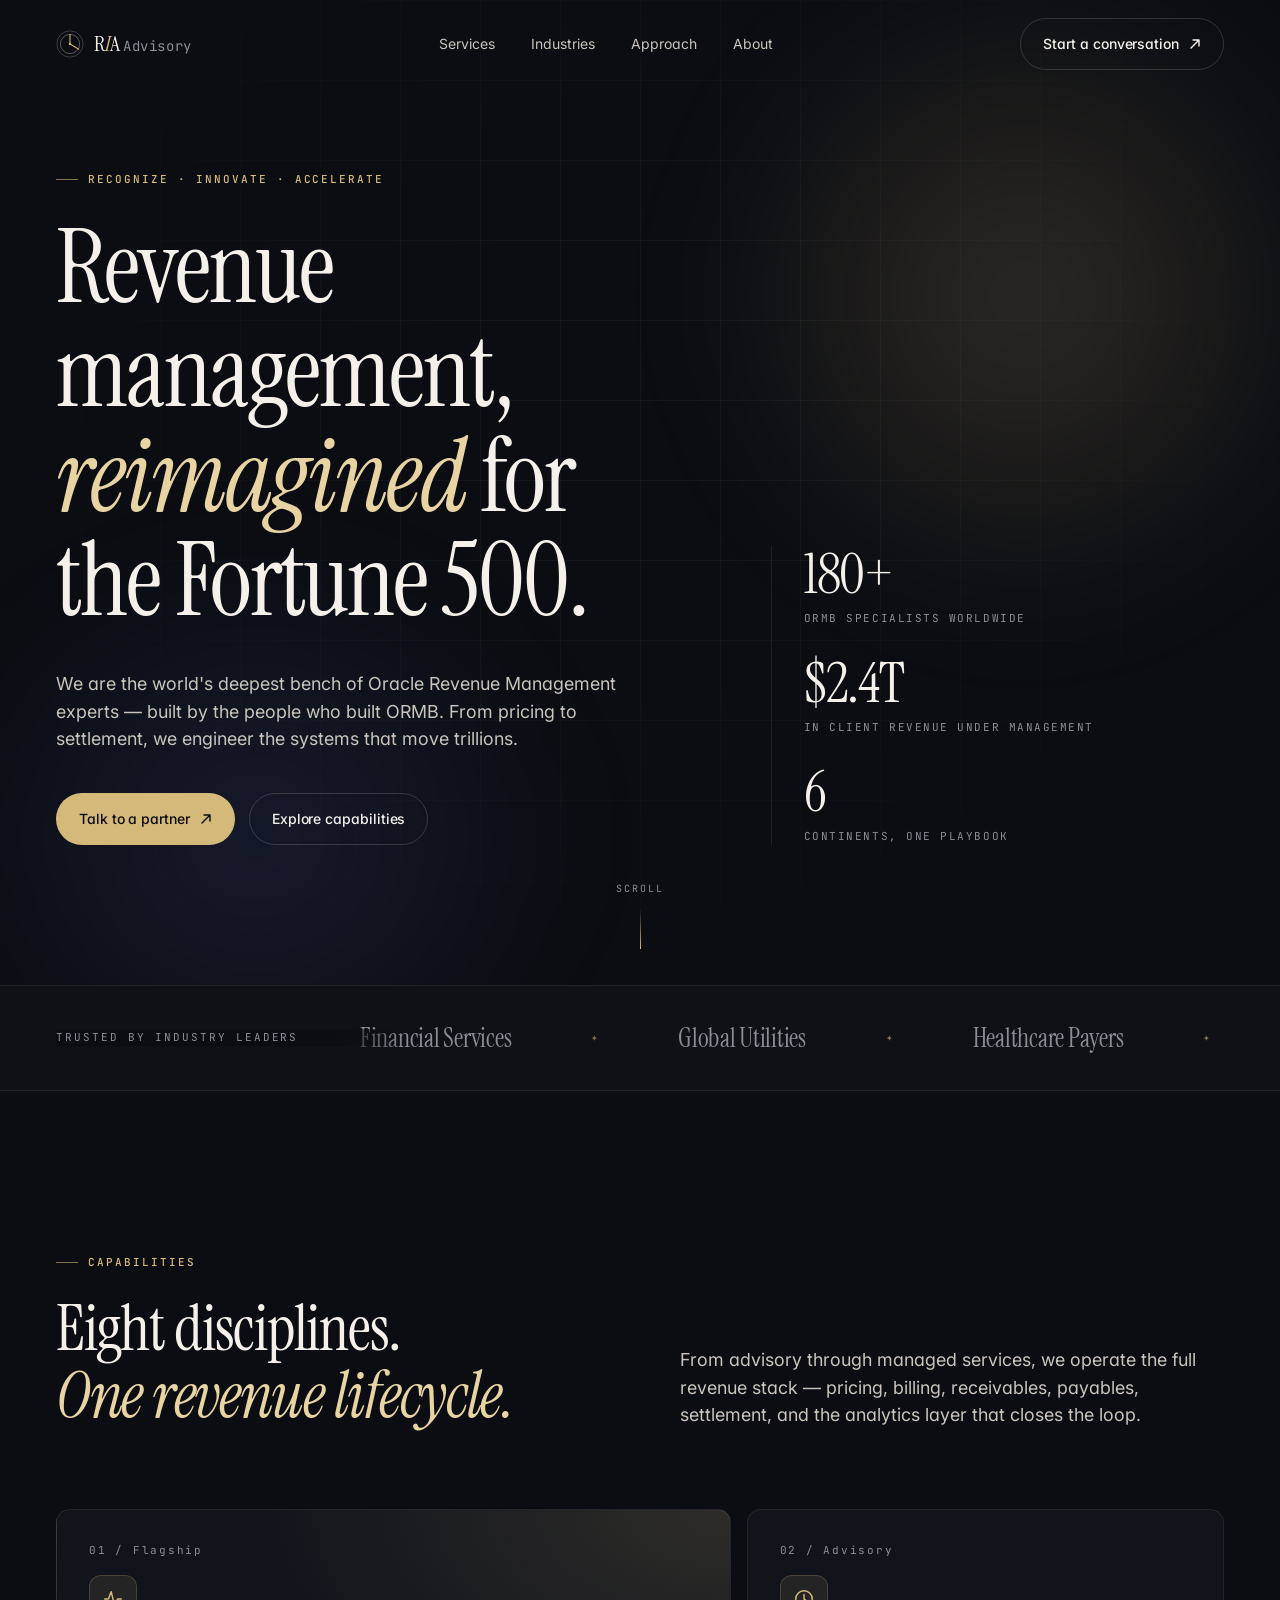
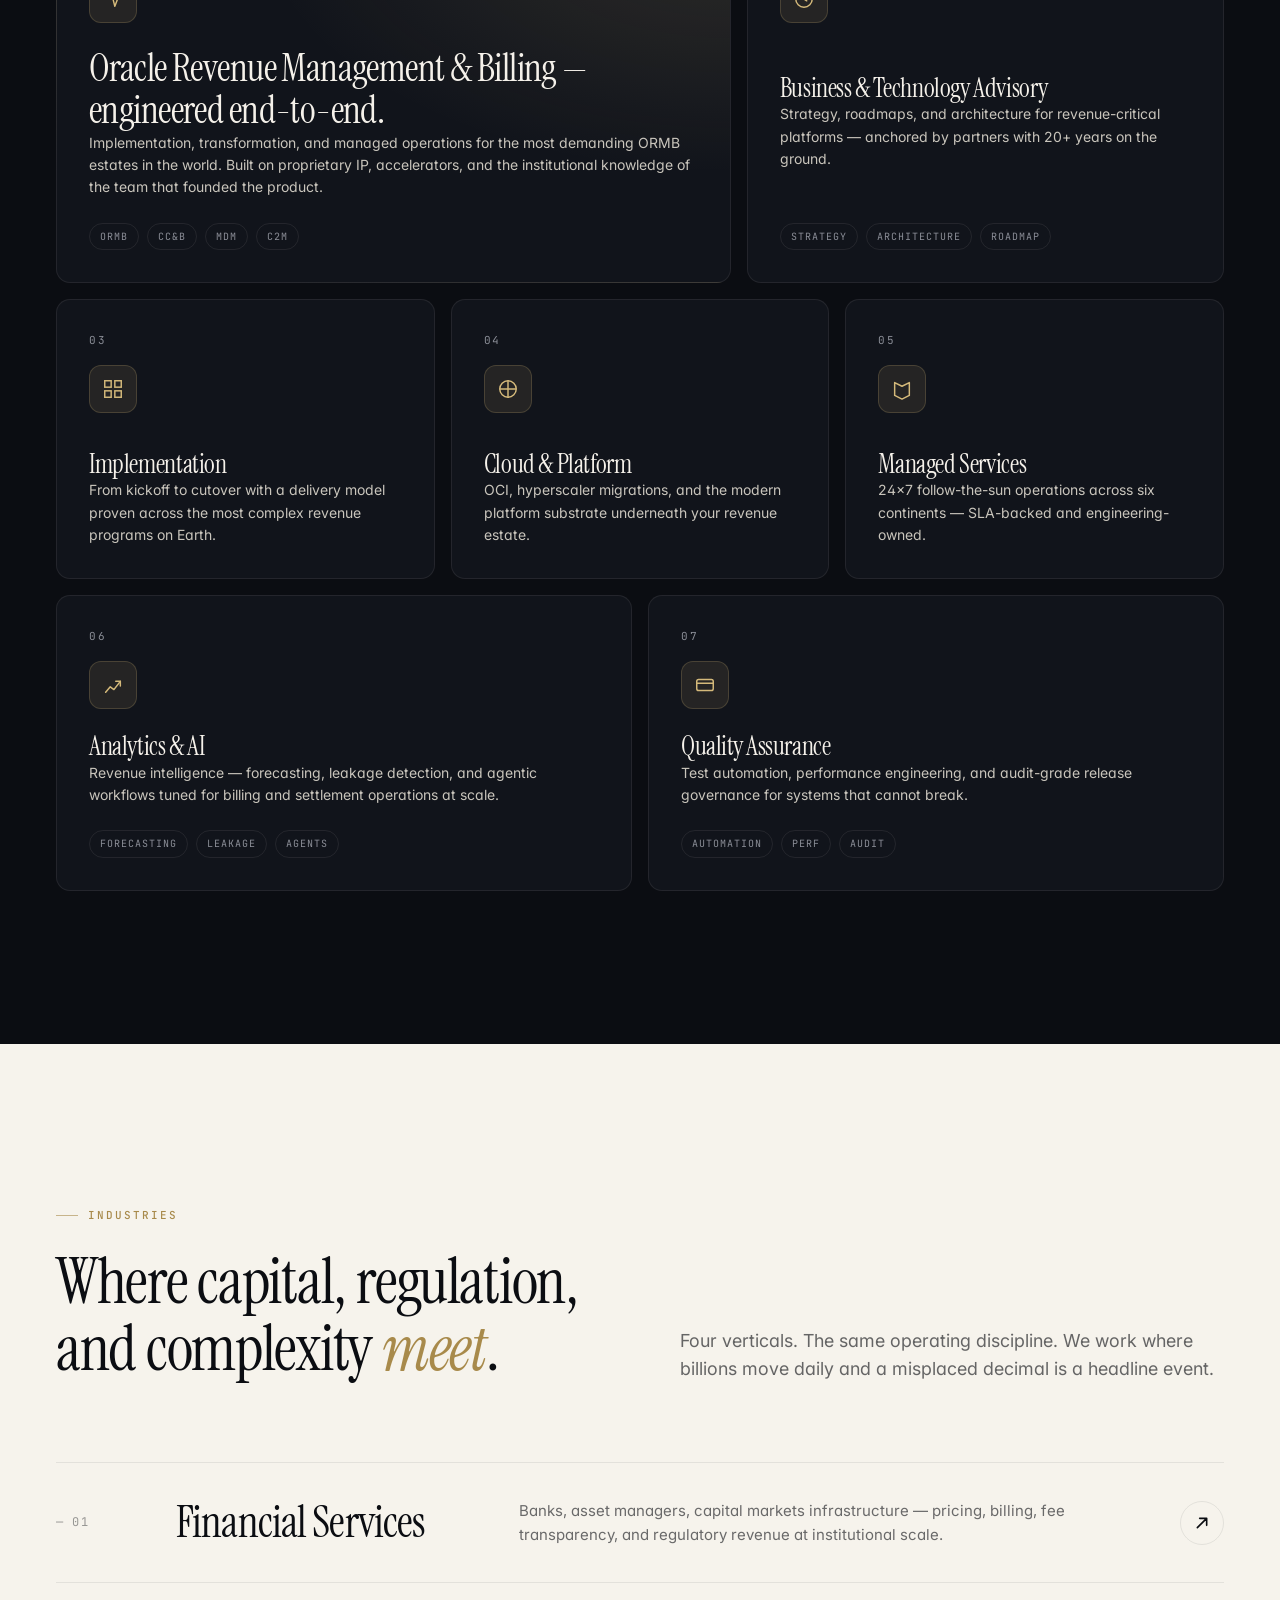
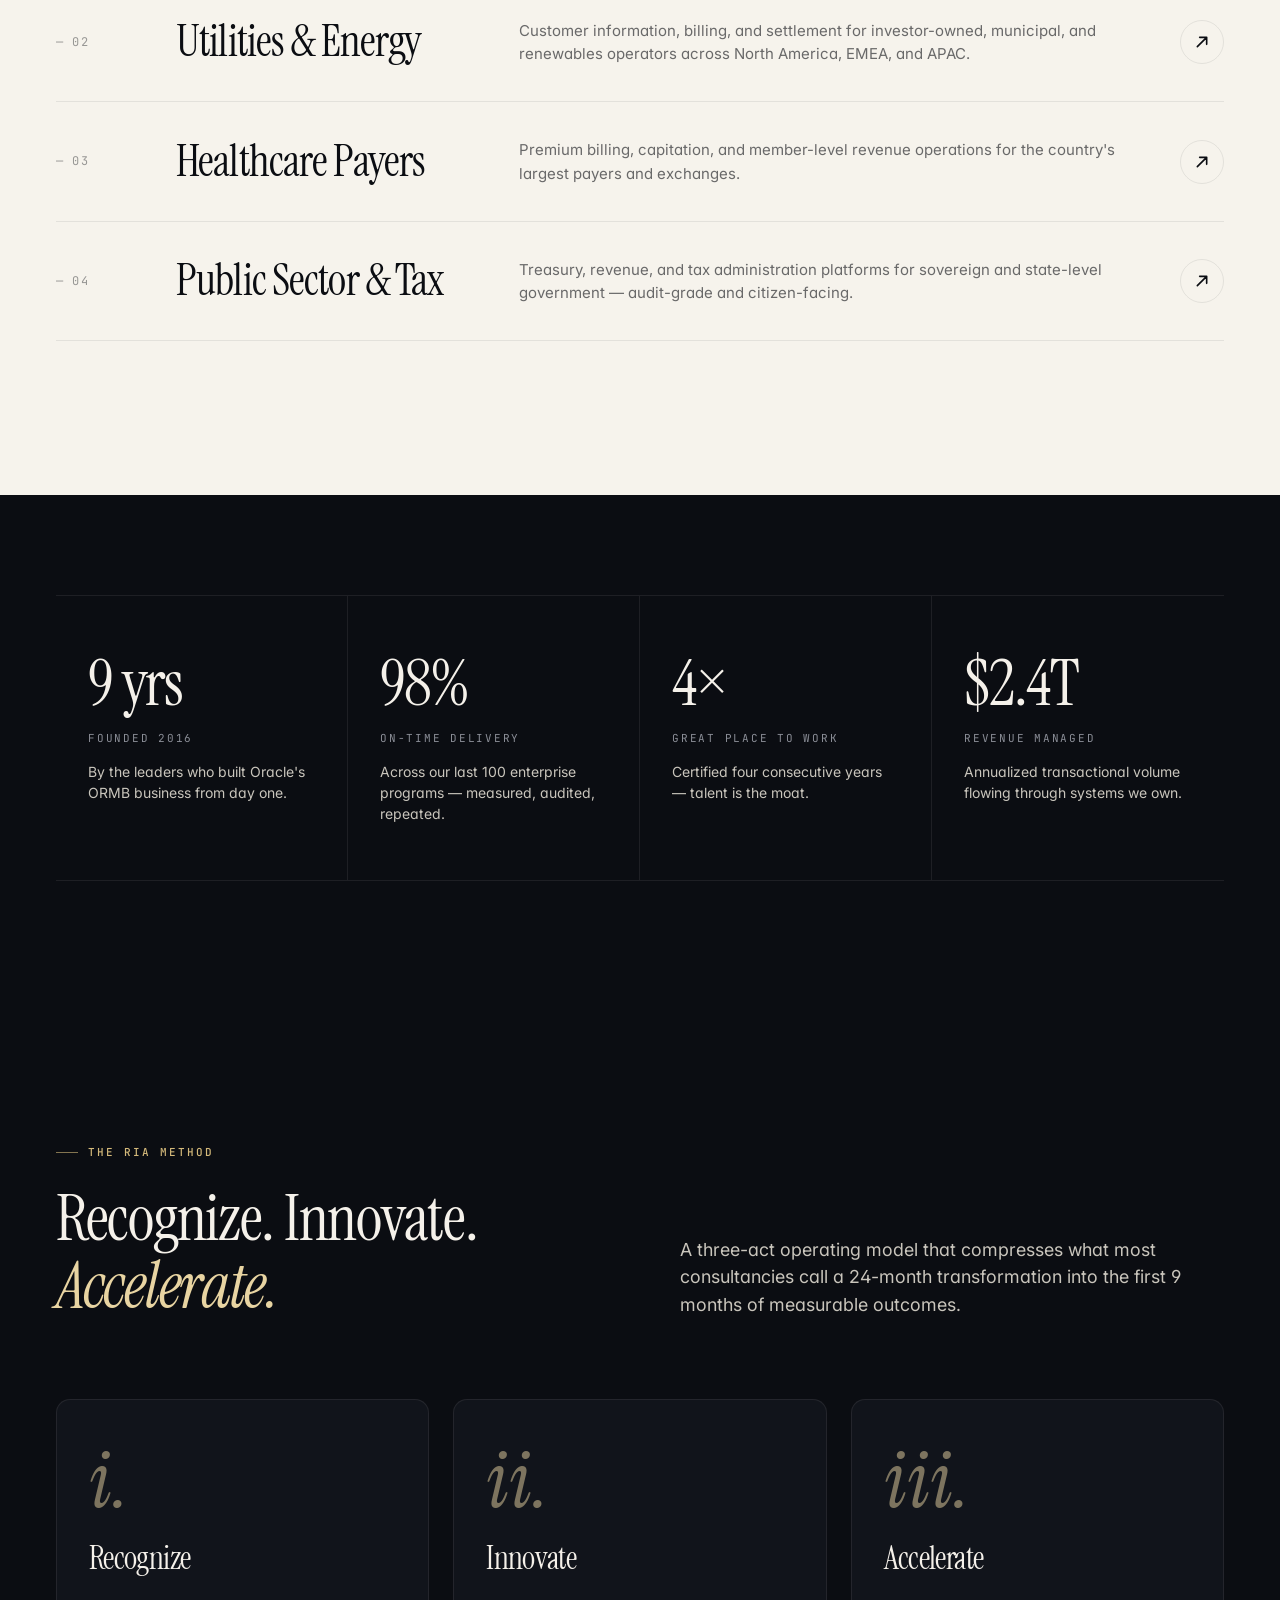
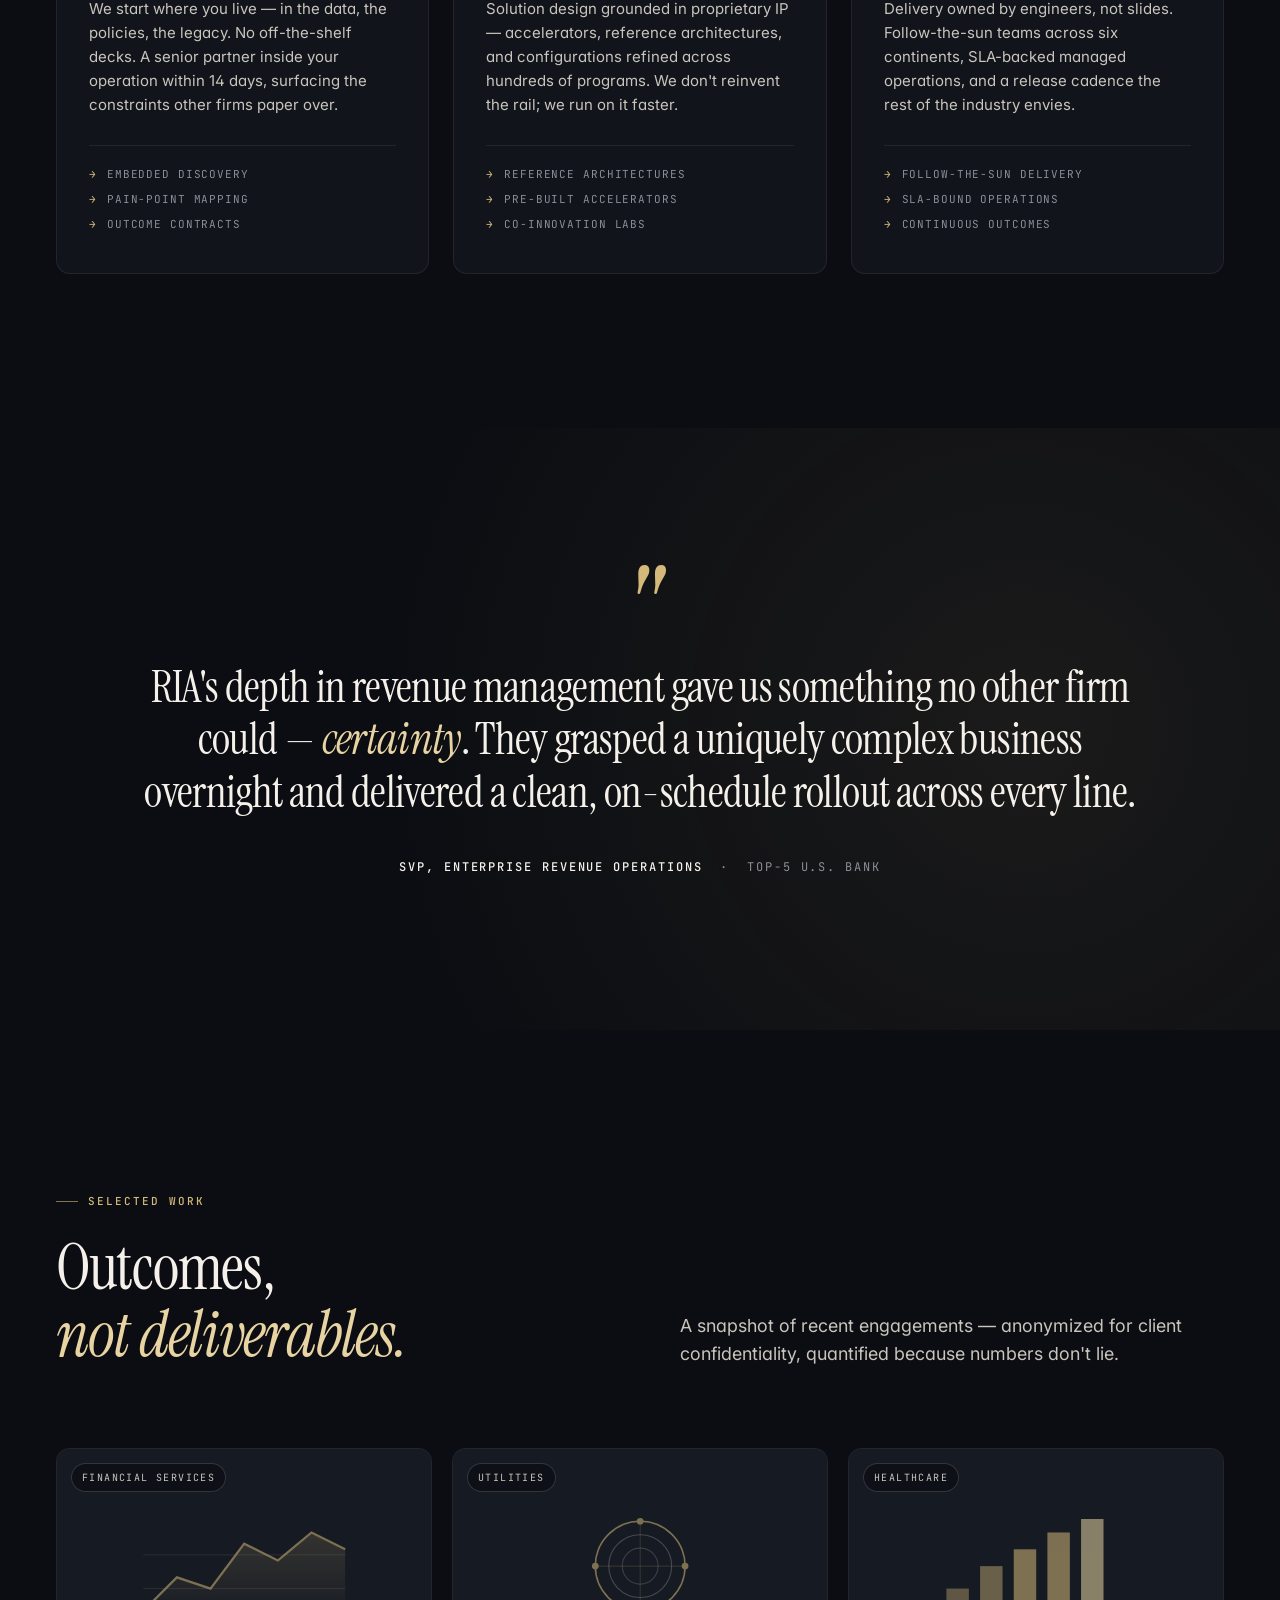
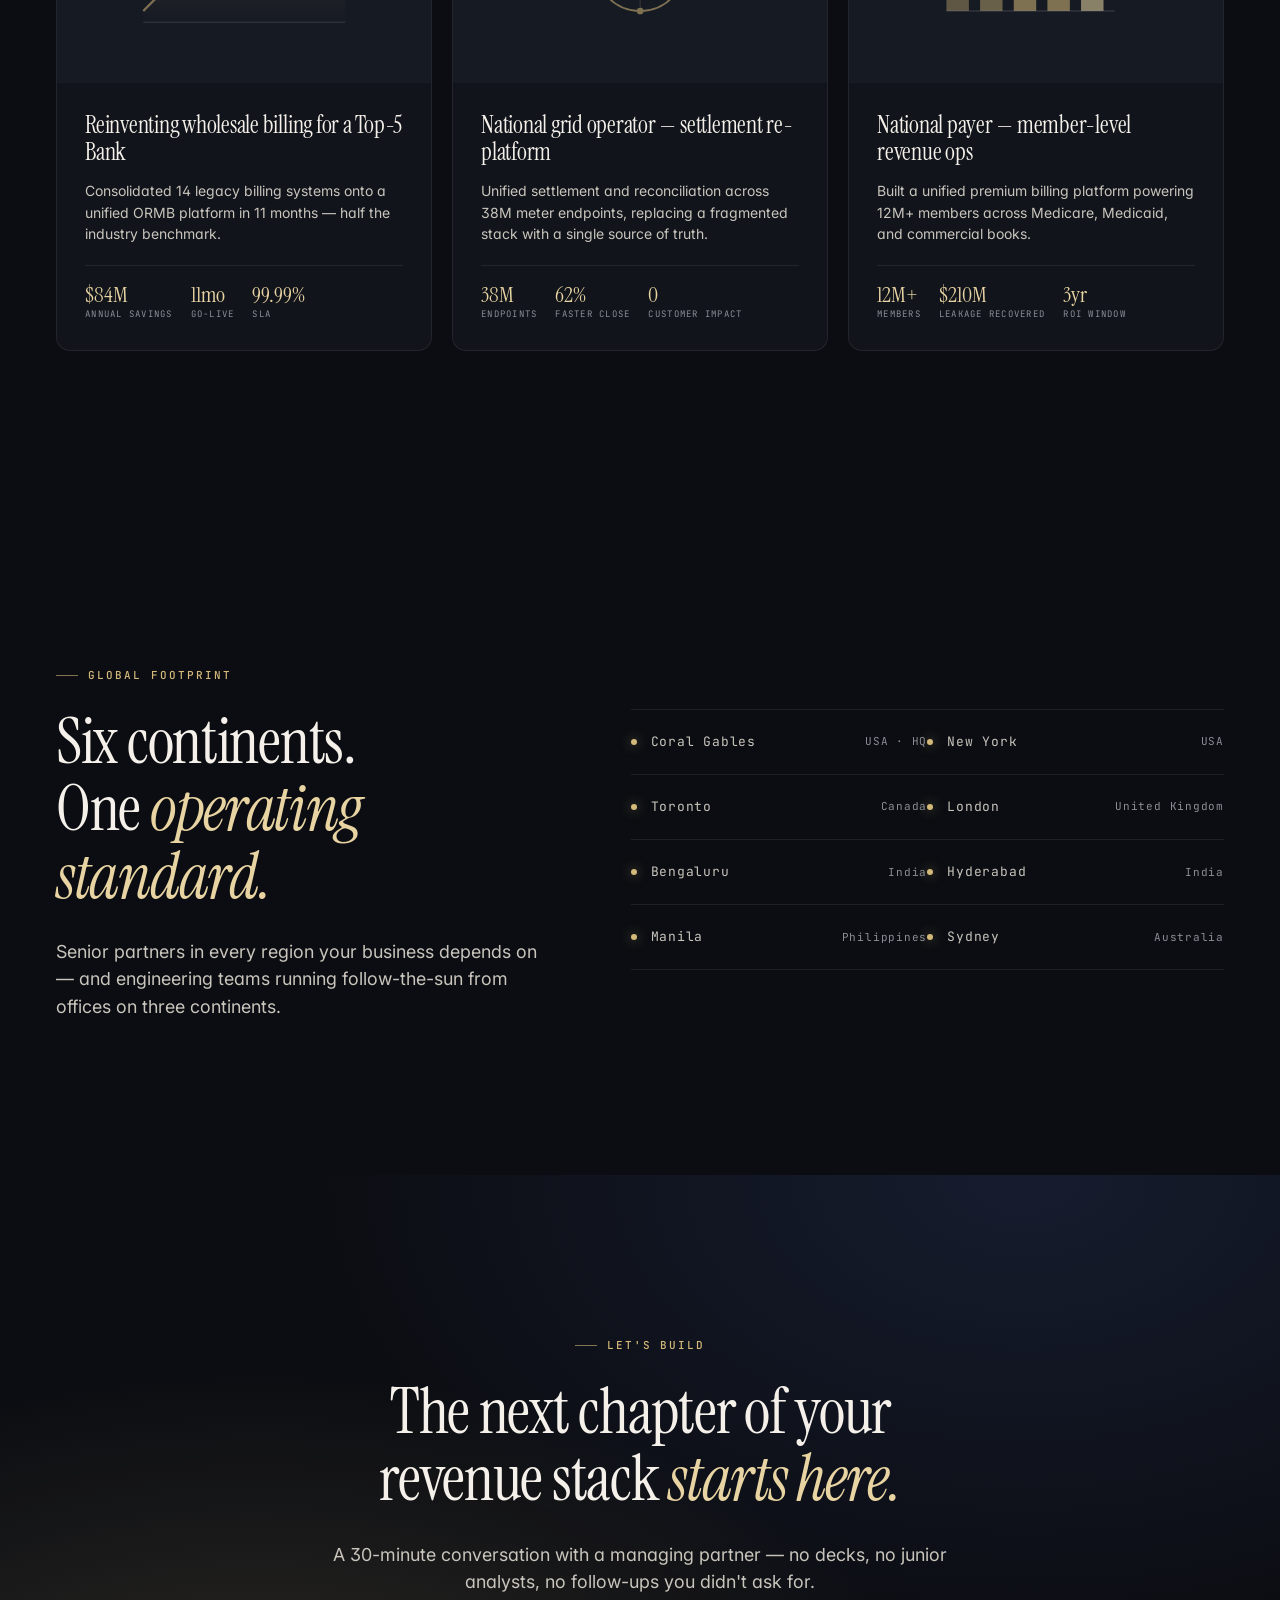
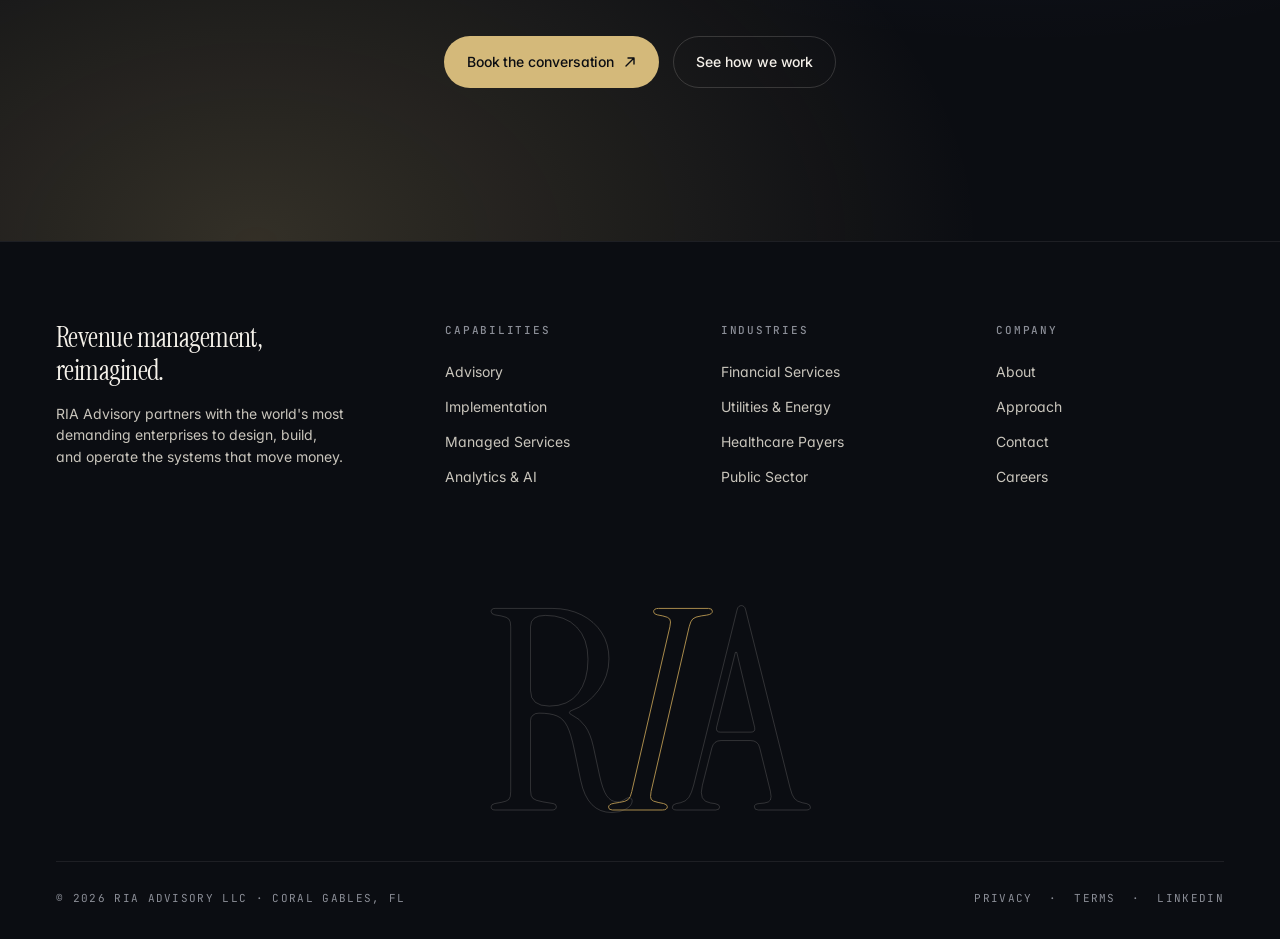
==== index.html @ 78ad20f7 "Add RIA Advisory site redesign: design system, homepage, services page - Editorial dark theme with I" ====
<!doctype html>
<html lang="en">
<head>
  <meta charset="utf-8" />
  <meta name="viewport" content="width=device-width, initial-scale=1" />
  <title>RIA Advisory — Revenue management, reimagined.</title>
  <meta name="description" content="The world's deepest bench of Oracle Revenue Management experts. RIA Advisory partners with Fortune 500 leaders across Financial Services, Utilities, Healthcare, and the Public Sector to recognize, innovate, and accelerate." />
  <meta property="og:title" content="RIA Advisory — Revenue management, reimagined." />
  <meta property="og:description" content="The world's deepest bench of Oracle Revenue Management experts." />
  <meta name="theme-color" content="#0B0D12" />

  <link rel="preconnect" href="https://fonts.googleapis.com" />
  <link rel="preconnect" href="https://fonts.gstatic.com" crossorigin />
  <link href="https://fonts.googleapis.com/css2?family=Instrument+Serif:ital@0;1&family=Inter:wght@300;400;500;600&family=JetBrains+Mono:wght@400;500&display=swap" rel="stylesheet" />

  <link rel="icon" type="image/svg+xml" href="assets/img/logo.svg" />
  <link rel="stylesheet" href="assets/css/styles.css" />
</head>
<body>

  <!-- NAV -->
  <header class="nav">
    <div class="container nav-inner">
      <a href="index.html" class="logo">
        <span class="logo-mark" style="color: var(--ink);">
          <svg viewBox="0 0 64 64" fill="none" aria-hidden="true">
            <circle cx="32" cy="32" r="30" stroke="currentColor" stroke-width="1.4" opacity="0.35"/>
            <circle cx="32" cy="32" r="22" stroke="currentColor" stroke-width="1.4" opacity="0.55"/>
            <path d="M32 10 L32 32 L52 44" stroke="#D4B97A" stroke-width="2.4" stroke-linecap="round"/>
            <circle cx="32" cy="32" r="2.8" fill="#D4B97A"/>
          </svg>
        </span>
        <span class="logo-text">R<em>I</em>A <span style="color: var(--ink-muted); font-size: 14px; letter-spacing: 0.04em; font-family: var(--font-mono); font-style: normal;">Advisory</span></span>
      </a>

      <nav>
        <ul class="nav-links">
          <li><a href="services.html">Services</a></li>
          <li><a href="industries.html">Industries</a></li>
          <li><a href="approach.html">Approach</a></li>
          <li><a href="about.html">About</a></li>
        </ul>
      </nav>

      <div class="nav-cta">
        <a href="contact.html" class="btn btn-ghost">Start a conversation
          <svg class="arrow" width="12" height="12" viewBox="0 0 12 12" fill="none"><path d="M2 10L10 2M10 2H4M10 2V8" stroke="currentColor" stroke-width="1.4" stroke-linecap="round"/></svg>
        </a>
        <button class="menu-toggle" aria-label="Open menu"><span></span></button>
      </div>
    </div>
  </header>

  <div class="mobile-menu">
    <ul>
      <li><a href="services.html">Services</a></li>
      <li><a href="industries.html">Industries</a></li>
      <li><a href="approach.html">Approach</a></li>
      <li><a href="about.html">About</a></li>
      <li><a href="contact.html">Contact</a></li>
    </ul>
  </div>

  <!-- HERO -->
  <section class="hero">
    <div class="hero-bg">
      <div class="grid-overlay"></div>
    </div>

    <div class="container hero-content">
      <div class="hero-headline">
        <div class="eyebrow" data-reveal>Recognize · Innovate · Accelerate</div>
        <h1 class="display" data-reveal data-reveal-delay="1">
          Revenue management,<br/><em>reimagined</em> for the&nbsp;Fortune&nbsp;500.
        </h1>
        <p class="lead" data-reveal data-reveal-delay="2">
          We are the world's deepest bench of Oracle Revenue Management experts —
          built by the people who built ORMB. From pricing to settlement,
          we engineer the systems that move trillions.
        </p>
        <div class="hero-actions" data-reveal data-reveal-delay="3">
          <a href="contact.html" class="btn btn-gold">
            Talk to a partner
            <svg class="arrow" width="12" height="12" viewBox="0 0 12 12" fill="none"><path d="M2 10L10 2M10 2H4M10 2V8" stroke="currentColor" stroke-width="1.4" stroke-linecap="round"/></svg>
          </a>
          <a href="services.html" class="btn btn-ghost">Explore capabilities</a>
        </div>
      </div>

      <aside class="hero-side" data-reveal data-reveal-delay="3">
        <div class="hero-stat">
          <div class="num"><span data-count="180" data-suffix="+">0</span></div>
          <div class="label">ORMB specialists worldwide</div>
        </div>
        <div class="hero-stat">
          <div class="num">$<span data-count="2.4" data-decimals="1" data-suffix="T">0</span></div>
          <div class="label">in client revenue under management</div>
        </div>
        <div class="hero-stat">
          <div class="num"><span data-count="6">0</span></div>
          <div class="label">continents, one playbook</div>
        </div>
      </aside>
    </div>

    <div class="scroll-indicator">
      <span>Scroll</span>
      <span class="line"></span>
    </div>
  </section>

  <!-- CLIENT MARQUEE -->
  <section class="marquee">
    <div class="marquee-label">Trusted by industry leaders</div>
    <div class="marquee-track">
      <span class="marquee-item">Financial Services</span>
      <span class="marquee-item">Global Utilities</span>
      <span class="marquee-item">Healthcare Payers</span>
      <span class="marquee-item">Public Sector</span>
      <span class="marquee-item">Insurance Carriers</span>
      <span class="marquee-item">Capital Markets</span>
      <span class="marquee-item">Asset Managers</span>
      <span class="marquee-item">Energy &amp; Grid</span>
      <span class="marquee-item">Financial Services</span>
      <span class="marquee-item">Global Utilities</span>
      <span class="marquee-item">Healthcare Payers</span>
      <span class="marquee-item">Public Sector</span>
      <span class="marquee-item">Insurance Carriers</span>
      <span class="marquee-item">Capital Markets</span>
      <span class="marquee-item">Asset Managers</span>
      <span class="marquee-item">Energy &amp; Grid</span>
    </div>
  </section>

  <!-- CAPABILITIES / BENTO -->
  <section class="section" id="capabilities">
    <div class="container">
      <div class="section-head">
        <div data-reveal>
          <div class="eyebrow">Capabilities</div>
          <h2>Eight disciplines.<br/><em>One revenue lifecycle.</em></h2>
        </div>
        <p class="lead" data-reveal data-reveal-delay="1">
          From advisory through managed services, we operate the full
          revenue stack — pricing, billing, receivables, payables,
          settlement, and the analytics layer that closes the loop.
        </p>
      </div>

      <div class="bento">
        <article class="bento-card feature span-7" data-reveal>
          <div>
            <div class="num">01 / Flagship</div>
            <span class="glyph" style="margin-top: 16px;">
              <svg width="22" height="22" viewBox="0 0 24 24" fill="none"><path d="M3 12h4l3-8 4 16 3-8h4" stroke="currentColor" stroke-width="1.6" stroke-linecap="round" stroke-linejoin="round"/></svg>
            </span>
          </div>
          <div>
            <h3>Oracle Revenue Management &amp; Billing — engineered end-to-end.</h3>
            <p>Implementation, transformation, and managed operations for the most demanding ORMB estates in the world. Built on proprietary IP, accelerators, and the institutional knowledge of the team that founded the product.</p>
          </div>
          <div class="tags">
            <span class="tag">ORMB</span><span class="tag">CC&amp;B</span><span class="tag">MDM</span><span class="tag">C2M</span>
          </div>
        </article>

        <article class="bento-card span-5" data-reveal data-reveal-delay="1">
          <div>
            <div class="num">02 / Advisory</div>
            <span class="glyph" style="margin-top: 16px;">
              <svg width="22" height="22" viewBox="0 0 24 24" fill="none"><circle cx="12" cy="12" r="9" stroke="currentColor" stroke-width="1.6"/><path d="M12 7v5l3 2" stroke="currentColor" stroke-width="1.6" stroke-linecap="round"/></svg>
            </span>
          </div>
          <div>
            <h3>Business &amp; Technology Advisory</h3>
            <p>Strategy, roadmaps, and architecture for revenue-critical platforms — anchored by partners with 20+ years on the ground.</p>
          </div>
          <div class="tags">
            <span class="tag">Strategy</span><span class="tag">Architecture</span><span class="tag">Roadmap</span>
          </div>
        </article>

        <article class="bento-card span-4" data-reveal>
          <div>
            <div class="num">03</div>
            <span class="glyph" style="margin-top: 16px;">
              <svg width="22" height="22" viewBox="0 0 24 24" fill="none"><rect x="3" y="3" width="7" height="7" stroke="currentColor" stroke-width="1.6"/><rect x="14" y="3" width="7" height="7" stroke="currentColor" stroke-width="1.6"/><rect x="3" y="14" width="7" height="7" stroke="currentColor" stroke-width="1.6"/><rect x="14" y="14" width="7" height="7" stroke="currentColor" stroke-width="1.6"/></svg>
            </span>
          </div>
          <div>
            <h3>Implementation</h3>
            <p>From kickoff to cutover with a delivery model proven across the most complex revenue programs on Earth.</p>
          </div>
        </article>

        <article class="bento-card span-4" data-reveal data-reveal-delay="1">
          <div>
            <div class="num">04</div>
            <span class="glyph" style="margin-top: 16px;">
              <svg width="22" height="22" viewBox="0 0 24 24" fill="none"><path d="M12 3v18M3 12h18" stroke="currentColor" stroke-width="1.6"/><circle cx="12" cy="12" r="9" stroke="currentColor" stroke-width="1.6"/></svg>
            </span>
          </div>
          <div>
            <h3>Cloud &amp; Platform</h3>
            <p>OCI, hyperscaler migrations, and the modern platform substrate underneath your revenue estate.</p>
          </div>
        </article>

        <article class="bento-card span-4" data-reveal data-reveal-delay="2">
          <div>
            <div class="num">05</div>
            <span class="glyph" style="margin-top: 16px;">
              <svg width="22" height="22" viewBox="0 0 24 24" fill="none"><path d="M4 19V5l8 4 8-4v14l-8 4-8-4z" stroke="currentColor" stroke-width="1.6" stroke-linejoin="round"/></svg>
            </span>
          </div>
          <div>
            <h3>Managed Services</h3>
            <p>24×7 follow-the-sun operations across six continents — SLA-backed and engineering-owned.</p>
          </div>
        </article>

        <article class="bento-card span-6" data-reveal>
          <div>
            <div class="num">06</div>
            <span class="glyph" style="margin-top: 16px;">
              <svg width="22" height="22" viewBox="0 0 24 24" fill="none"><path d="M4 20L9 14L13 17L20 8" stroke="currentColor" stroke-width="1.6" stroke-linecap="round" stroke-linejoin="round"/><path d="M15 8h5v5" stroke="currentColor" stroke-width="1.6" stroke-linecap="round" stroke-linejoin="round"/></svg>
            </span>
          </div>
          <div>
            <h3>Analytics &amp; AI</h3>
            <p>Revenue intelligence — forecasting, leakage detection, and agentic workflows tuned for billing and settlement operations at scale.</p>
          </div>
          <div class="tags">
            <span class="tag">Forecasting</span><span class="tag">Leakage</span><span class="tag">Agents</span>
          </div>
        </article>

        <article class="bento-card span-6" data-reveal data-reveal-delay="1">
          <div>
            <div class="num">07</div>
            <span class="glyph" style="margin-top: 16px;">
              <svg width="22" height="22" viewBox="0 0 24 24" fill="none"><rect x="3" y="6" width="18" height="12" rx="2" stroke="currentColor" stroke-width="1.6"/><path d="M3 10h18" stroke="currentColor" stroke-width="1.6"/></svg>
            </span>
          </div>
          <div>
            <h3>Quality Assurance</h3>
            <p>Test automation, performance engineering, and audit-grade release governance for systems that cannot break.</p>
          </div>
          <div class="tags">
            <span class="tag">Automation</span><span class="tag">Perf</span><span class="tag">Audit</span>
          </div>
        </article>

      </div>
    </div>
  </section>

  <!-- INDUSTRIES -->
  <section class="section industries" id="industries">
    <div class="container">
      <div class="section-head">
        <div data-reveal>
          <div class="eyebrow">Industries</div>
          <h2>Where capital, regulation,<br/>and complexity <em>meet</em>.</h2>
        </div>
        <p class="lead" data-reveal data-reveal-delay="1">
          Four verticals. The same operating discipline. We work
          where billions move daily and a misplaced decimal is a
          headline event.
        </p>
      </div>

      <ul class="industry-list" data-reveal>
        <li class="industry-row">
          <span class="industry-num">— 01</span>
          <span class="industry-name">Financial Services</span>
          <span class="industry-desc">Banks, asset managers, capital markets infrastructure — pricing, billing, fee transparency, and regulatory revenue at institutional scale.</span>
          <span class="arrow-circle">
            <svg viewBox="0 0 12 12" fill="none"><path d="M2 10L10 2M10 2H4M10 2V8" stroke="currentColor" stroke-width="1.4" stroke-linecap="round"/></svg>
          </span>
        </li>
        <li class="industry-row">
          <span class="industry-num">— 02</span>
          <span class="industry-name">Utilities &amp; Energy</span>
          <span class="industry-desc">Customer information, billing, and settlement for investor-owned, municipal, and renewables operators across North America, EMEA, and APAC.</span>
          <span class="arrow-circle">
            <svg viewBox="0 0 12 12" fill="none"><path d="M2 10L10 2M10 2H4M10 2V8" stroke="currentColor" stroke-width="1.4" stroke-linecap="round"/></svg>
          </span>
        </li>
        <li class="industry-row">
          <span class="industry-num">— 03</span>
          <span class="industry-name">Healthcare Payers</span>
          <span class="industry-desc">Premium billing, capitation, and member-level revenue operations for the country's largest payers and exchanges.</span>
          <span class="arrow-circle">
            <svg viewBox="0 0 12 12" fill="none"><path d="M2 10L10 2M10 2H4M10 2V8" stroke="currentColor" stroke-width="1.4" stroke-linecap="round"/></svg>
          </span>
        </li>
        <li class="industry-row">
          <span class="industry-num">— 04</span>
          <span class="industry-name">Public Sector &amp; Tax</span>
          <span class="industry-desc">Treasury, revenue, and tax administration platforms for sovereign and state-level government — audit-grade and citizen-facing.</span>
          <span class="arrow-circle">
            <svg viewBox="0 0 12 12" fill="none"><path d="M2 10L10 2M10 2H4M10 2V8" stroke="currentColor" stroke-width="1.4" stroke-linecap="round"/></svg>
          </span>
        </li>
      </ul>
    </div>
  </section>

  <!-- STATS -->
  <section class="section-sm">
    <div class="container">
      <div class="stats" data-reveal>
        <div class="stat">
          <div class="v"><span data-count="9" data-suffix=" yrs">0</span></div>
          <div class="l">Founded 2016</div>
          <div class="d">By the leaders who built Oracle's ORMB business from day one.</div>
        </div>
        <div class="stat">
          <div class="v"><span data-count="98" data-suffix="%">0</span></div>
          <div class="l">On-time delivery</div>
          <div class="d">Across our last 100 enterprise programs — measured, audited, repeated.</div>
        </div>
        <div class="stat">
          <div class="v"><span data-count="4">0</span>×</div>
          <div class="l">Great Place to Work</div>
          <div class="d">Certified four consecutive years — talent is the moat.</div>
        </div>
        <div class="stat">
          <div class="v"><span data-count="2.4" data-decimals="1" data-prefix="$" data-suffix="T">0</span></div>
          <div class="l">Revenue managed</div>
          <div class="d">Annualized transactional volume flowing through systems we own.</div>
        </div>
      </div>
    </div>
  </section>

  <!-- APPROACH -->
  <section class="section" id="approach">
    <div class="container">
      <div class="section-head">
        <div data-reveal>
          <div class="eyebrow">The RIA Method</div>
          <h2>Recognize. Innovate.<br/><em>Accelerate.</em></h2>
        </div>
        <p class="lead" data-reveal data-reveal-delay="1">
          A three-act operating model that compresses what most
          consultancies call a 24-month transformation into the
          first 9 months of measurable outcomes.
        </p>
      </div>

      <div class="approach-grid">
        <article class="approach-card" data-reveal>
          <div class="num">i.</div>
          <h3>Recognize</h3>
          <p>We start where you live — in the data, the policies, the legacy. No off-the-shelf decks. A senior partner inside your operation within 14 days, surfacing the constraints other firms paper over.</p>
          <ul class="keys">
            <li>Embedded discovery</li>
            <li>Pain-point mapping</li>
            <li>Outcome contracts</li>
          </ul>
        </article>

        <article class="approach-card" data-reveal data-reveal-delay="1">
          <div class="num">ii.</div>
          <h3>Innovate</h3>
          <p>Solution design grounded in proprietary IP — accelerators, reference architectures, and configurations refined across hundreds of programs. We don't reinvent the rail; we run on it faster.</p>
          <ul class="keys">
            <li>Reference architectures</li>
            <li>Pre-built accelerators</li>
            <li>Co-innovation labs</li>
          </ul>
        </article>

        <article class="approach-card" data-reveal data-reveal-delay="2">
          <div class="num">iii.</div>
          <h3>Accelerate</h3>
          <p>Delivery owned by engineers, not slides. Follow-the-sun teams across six continents, SLA-backed managed operations, and a release cadence the rest of the industry envies.</p>
          <ul class="keys">
            <li>Follow-the-sun delivery</li>
            <li>SLA-bound operations</li>
            <li>Continuous outcomes</li>
          </ul>
        </article>
      </div>
    </div>
  </section>

  <!-- QUOTE -->
  <section class="section quote-section">
    <div class="container">
      <div class="quote" data-reveal>
        <div class="quote-mark">"</div>
        <blockquote>
          RIA's depth in revenue management gave us something no other firm could —
          <em>certainty</em>. They grasped a uniquely complex business overnight and delivered
          a clean, on-schedule rollout across every line.
        </blockquote>
        <div class="quote-cite">
          <strong>SVP, Enterprise Revenue Operations</strong> &nbsp;·&nbsp; Top-5 U.S. Bank
        </div>
      </div>
    </div>
  </section>

  <!-- CASE STUDIES -->
  <section class="section">
    <div class="container">
      <div class="section-head">
        <div data-reveal>
          <div class="eyebrow">Selected work</div>
          <h2>Outcomes,<br/><em>not deliverables.</em></h2>
        </div>
        <p class="lead" data-reveal data-reveal-delay="1">
          A snapshot of recent engagements — anonymized for client confidentiality,
          quantified because numbers don't lie.
        </p>
      </div>

      <div class="cases">

        <article class="case" data-reveal>
          <div class="case-visual">
            <span class="tag">Financial Services</span>
            <svg viewBox="0 0 200 120" fill="none">
              <path d="M10 100 L40 70 L70 80 L100 40 L130 55 L160 30 L190 45" stroke="#D4B97A" stroke-width="2"/>
              <path d="M10 100 L40 70 L70 80 L100 40 L130 55 L160 30 L190 45 L190 110 L10 110 Z" fill="url(#g1)" opacity="0.3"/>
              <defs>
                <linearGradient id="g1" x1="0" y1="0" x2="0" y2="1">
                  <stop offset="0" stop-color="#D4B97A"/>
                  <stop offset="1" stop-color="#D4B97A" stop-opacity="0"/>
                </linearGradient>
              </defs>
              <g opacity="0.5">
                <line x1="10" y1="110" x2="190" y2="110" stroke="#F5F1EA" stroke-width="0.5"/>
                <line x1="10" y1="80" x2="190" y2="80" stroke="#F5F1EA" stroke-width="0.3"/>
                <line x1="10" y1="50" x2="190" y2="50" stroke="#F5F1EA" stroke-width="0.3"/>
              </g>
            </svg>
          </div>
          <div class="case-body">
            <h3>Reinventing wholesale billing for a Top-5 Bank</h3>
            <p>Consolidated 14 legacy billing systems onto a unified ORMB platform in 11 months — half the industry benchmark.</p>
            <div class="case-meta">
              <div class="metric"><span class="v">$84M</span><span class="l">Annual savings</span></div>
              <div class="metric"><span class="v">11mo</span><span class="l">Go-live</span></div>
              <div class="metric"><span class="v">99.99%</span><span class="l">SLA</span></div>
            </div>
          </div>
        </article>

        <article class="case" data-reveal data-reveal-delay="1">
          <div class="case-visual">
            <span class="tag">Utilities</span>
            <svg viewBox="0 0 200 120" fill="none">
              <circle cx="100" cy="60" r="40" stroke="#D4B97A" stroke-width="1.4"/>
              <circle cx="100" cy="60" r="28" stroke="#F5F1EA" stroke-width="1" opacity="0.4"/>
              <circle cx="100" cy="60" r="16" stroke="#F5F1EA" stroke-width="1" opacity="0.3"/>
              <circle cx="60" cy="60" r="3" fill="#D4B97A"/>
              <circle cx="140" cy="60" r="3" fill="#D4B97A"/>
              <circle cx="100" cy="20" r="3" fill="#D4B97A"/>
              <circle cx="100" cy="100" r="3" fill="#D4B97A"/>
              <line x1="60" y1="60" x2="140" y2="60" stroke="#D4B97A" stroke-width="0.6" opacity="0.5"/>
              <line x1="100" y1="20" x2="100" y2="100" stroke="#D4B97A" stroke-width="0.6" opacity="0.5"/>
            </svg>
          </div>
          <div class="case-body">
            <h3>National grid operator — settlement re-platform</h3>
            <p>Unified settlement and reconciliation across 38M meter endpoints, replacing a fragmented stack with a single source of truth.</p>
            <div class="case-meta">
              <div class="metric"><span class="v">38M</span><span class="l">Endpoints</span></div>
              <div class="metric"><span class="v">62%</span><span class="l">Faster close</span></div>
              <div class="metric"><span class="v">0</span><span class="l">Customer impact</span></div>
            </div>
          </div>
        </article>

        <article class="case" data-reveal data-reveal-delay="2">
          <div class="case-visual">
            <span class="tag">Healthcare</span>
            <svg viewBox="0 0 200 120" fill="none">
              <rect x="20" y="80" width="20" height="20" fill="#D4B97A" opacity="0.7"/>
              <rect x="50" y="60" width="20" height="40" fill="#D4B97A" opacity="0.8"/>
              <rect x="80" y="45" width="20" height="55" fill="#D4B97A"/>
              <rect x="110" y="30" width="20" height="70" fill="#D4B97A"/>
              <rect x="140" y="18" width="20" height="82" fill="#E8D4A2"/>
              <line x1="20" y1="100" x2="170" y2="100" stroke="#F5F1EA" stroke-width="0.6" opacity="0.5"/>
            </svg>
          </div>
          <div class="case-body">
            <h3>National payer — member-level revenue ops</h3>
            <p>Built a unified premium billing platform powering 12M+ members across Medicare, Medicaid, and commercial books.</p>
            <div class="case-meta">
              <div class="metric"><span class="v">12M+</span><span class="l">Members</span></div>
              <div class="metric"><span class="v">$210M</span><span class="l">Leakage recovered</span></div>
              <div class="metric"><span class="v">3yr</span><span class="l">ROI window</span></div>
            </div>
          </div>
        </article>

      </div>
    </div>
  </section>

  <!-- GLOBAL FOOTPRINT -->
  <section class="section">
    <div class="container">
      <div class="globe-section">
        <div data-reveal>
          <div class="eyebrow" style="margin-bottom: 24px;">Global footprint</div>
          <h2>Six continents.<br/>One <em>operating standard.</em></h2>
          <p class="lead" style="margin-top: 28px;">
            Senior partners in every region your business depends on —
            and engineering teams running follow-the-sun from offices
            on three continents.
          </p>
        </div>

        <div data-reveal data-reveal-delay="1">
          <ul class="locations">
            <li>Coral Gables <span class="country">USA · HQ</span></li>
            <li>New York <span class="country">USA</span></li>
            <li>Toronto <span class="country">Canada</span></li>
            <li>London <span class="country">United Kingdom</span></li>
            <li>Bengaluru <span class="country">India</span></li>
            <li>Hyderabad <span class="country">India</span></li>
            <li>Manila <span class="country">Philippines</span></li>
            <li>Sydney <span class="country">Australia</span></li>
          </ul>
        </div>
      </div>
    </div>
  </section>

  <!-- CTA -->
  <section class="cta-section">
    <div class="container">
      <div class="cta-inner">
        <div class="eyebrow" data-reveal>Let's build</div>
        <h2 data-reveal data-reveal-delay="1">
          The next chapter of your<br/>revenue stack <em>starts here.</em>
        </h2>
        <p class="lead" data-reveal data-reveal-delay="2">
          A 30-minute conversation with a managing partner — no decks,
          no junior analysts, no follow-ups you didn't ask for.
        </p>
        <div class="cta-actions" data-reveal data-reveal-delay="3">
          <a href="contact.html" class="btn btn-gold">
            Book the conversation
            <svg class="arrow" width="12" height="12" viewBox="0 0 12 12" fill="none"><path d="M2 10L10 2M10 2H4M10 2V8" stroke="currentColor" stroke-width="1.4" stroke-linecap="round"/></svg>
          </a>
          <a href="approach.html" class="btn btn-ghost">See how we work</a>
        </div>
      </div>
    </div>
  </section>

  <!-- FOOTER -->
  <footer class="footer">
    <div class="container">
      <div class="footer-top">
        <div class="footer-brand">
          <h4>Revenue management, reimagined.</h4>
          <p>RIA Advisory partners with the world's most demanding enterprises to design, build, and operate the systems that move money.</p>
        </div>
        <div class="footer-col">
          <h5>Capabilities</h5>
          <ul>
            <li><a href="services.html">Advisory</a></li>
            <li><a href="services.html">Implementation</a></li>
            <li><a href="services.html">Managed Services</a></li>
            <li><a href="services.html">Analytics &amp; AI</a></li>
          </ul>
        </div>
        <div class="footer-col">
          <h5>Industries</h5>
          <ul>
            <li><a href="industries.html">Financial Services</a></li>
            <li><a href="industries.html">Utilities &amp; Energy</a></li>
            <li><a href="industries.html">Healthcare Payers</a></li>
            <li><a href="industries.html">Public Sector</a></li>
          </ul>
        </div>
        <div class="footer-col">
          <h5>Company</h5>
          <ul>
            <li><a href="about.html">About</a></li>
            <li><a href="approach.html">Approach</a></li>
            <li><a href="contact.html">Contact</a></li>
            <li><a href="#">Careers</a></li>
          </ul>
        </div>
      </div>

      <div class="brand-mark-lg">R<em>I</em>A</div>

      <div class="footer-bottom">
        <div>© <span id="y">2026</span> RIA Advisory LLC · Coral Gables, FL</div>
        <div>
          <a href="#">Privacy</a> &nbsp;·&nbsp; <a href="#">Terms</a> &nbsp;·&nbsp; <a href="#">LinkedIn</a>
        </div>
      </div>
    </div>
  </footer>

  <script src="assets/js/main.js" defer></script>
</body>
</html>
---- assets/css/styles.css ----
/* ============================================================
   RIA Advisory — Design System
   ============================================================ */

:root {
  /* Palette */
  --bg: #0B0D12;
  --bg-elev: #11141B;
  --bg-soft: #161A23;
  --bg-light: #F6F3EC;
  --bg-light-soft: #EFEBE1;
  --ink: #F5F1EA;
  --ink-soft: #C9C5BC;
  --ink-muted: #8B8E97;
  --ink-dark: #0B0D12;
  --line: rgba(245, 241, 234, 0.08);
  --line-strong: rgba(245, 241, 234, 0.16);
  --line-light: rgba(11, 13, 18, 0.08);

  /* Accents */
  --gold: #D4B97A;
  --gold-soft: #E8D4A2;
  --gold-deep: #A88A4B;
  --blue: #6A8BFF;
  --blue-deep: #3E5BD9;
  --rust: #C97A4A;

  /* Type */
  --font-serif: "Instrument Serif", "GT Sectra", "New York", Georgia, serif;
  --font-sans: "Inter", -apple-system, BlinkMacSystemFont, "Segoe UI", Helvetica, Arial, sans-serif;
  --font-mono: "JetBrains Mono", "SF Mono", ui-monospace, Menlo, Consolas, monospace;

  /* Layout */
  --maxw: 1280px;
  --gutter: clamp(20px, 5vw, 56px);
  --radius: 4px;
  --radius-lg: 14px;
  --radius-xl: 22px;

  /* Motion */
  --ease: cubic-bezier(0.22, 1, 0.36, 1);
  --ease-out: cubic-bezier(0.16, 1, 0.3, 1);
}

* { box-sizing: border-box; margin: 0; padding: 0; }
*::selection { background: var(--gold); color: var(--ink-dark); }

html { scroll-behavior: smooth; -webkit-text-size-adjust: 100%; }

body {
  font-family: var(--font-sans);
  background: var(--bg);
  color: var(--ink);
  font-size: 16px;
  line-height: 1.55;
  font-weight: 400;
  -webkit-font-smoothing: antialiased;
  -moz-osx-font-smoothing: grayscale;
  overflow-x: hidden;
  font-feature-settings: "ss01", "cv11";
}

img, svg { display: block; max-width: 100%; }
a { color: inherit; text-decoration: none; }
button { font: inherit; color: inherit; background: none; border: 0; cursor: pointer; }

/* ============================================================
   Typography
   ============================================================ */

.eyebrow {
  font-family: var(--font-mono);
  font-size: 11px;
  letter-spacing: 0.18em;
  text-transform: uppercase;
  color: var(--gold);
  font-weight: 500;
  display: inline-flex;
  align-items: center;
  gap: 10px;
}
.eyebrow::before {
  content: "";
  display: inline-block;
  width: 22px;
  height: 1px;
  background: var(--gold);
  opacity: 0.6;
}

.display {
  font-family: var(--font-serif);
  font-weight: 400;
  letter-spacing: -0.02em;
  line-height: 1.02;
  font-size: clamp(48px, 8vw, 112px);
}
.display em { font-style: italic; color: var(--gold-soft); }

h1, h2, h3, h4 { font-weight: 500; letter-spacing: -0.015em; line-height: 1.15; }

h2 {
  font-family: var(--font-serif);
  font-weight: 400;
  font-size: clamp(34px, 5vw, 64px);
  line-height: 1.05;
  letter-spacing: -0.02em;
}
h2 em { font-style: italic; color: var(--gold-soft); }

h3 {
  font-size: clamp(20px, 1.6vw, 24px);
  font-weight: 500;
  letter-spacing: -0.01em;
}

p { color: var(--ink-soft); }
.lead { font-size: clamp(17px, 1.4vw, 20px); line-height: 1.55; color: var(--ink-soft); max-width: 60ch; }

/* ============================================================
   Layout
   ============================================================ */

.container {
  width: 100%;
  max-width: var(--maxw);
  margin: 0 auto;
  padding: 0 var(--gutter);
}

section { position: relative; }

.section {
  padding: clamp(80px, 12vw, 160px) 0;
  position: relative;
}
.section-sm { padding: clamp(60px, 8vw, 100px) 0; }

.divider {
  height: 1px;
  background: var(--line);
  width: 100%;
}

/* ============================================================
   Buttons
   ============================================================ */

.btn {
  display: inline-flex;
  align-items: center;
  gap: 10px;
  padding: 14px 22px;
  border-radius: 999px;
  font-size: 14px;
  font-weight: 500;
  letter-spacing: -0.005em;
  transition: all 0.4s var(--ease);
  white-space: nowrap;
  border: 1px solid transparent;
}

.btn-primary {
  background: var(--ink);
  color: var(--ink-dark);
}
.btn-primary:hover { background: var(--gold); transform: translateY(-1px); }

.btn-ghost {
  border-color: var(--line-strong);
  color: var(--ink);
}
.btn-ghost:hover { border-color: var(--ink-soft); background: rgba(245,241,234,0.04); }

.btn-gold {
  background: var(--gold);
  color: var(--ink-dark);
}
.btn-gold:hover { background: var(--gold-soft); transform: translateY(-1px); }

.btn .arrow { transition: transform 0.4s var(--ease); }
.btn:hover .arrow { transform: translate(3px, -3px); }

.btn-link {
  display: inline-flex;
  align-items: center;
  gap: 10px;
  font-size: 14px;
  font-weight: 500;
  color: var(--ink);
  padding-bottom: 4px;
  border-bottom: 1px solid var(--line-strong);
  transition: all 0.3s var(--ease);
}
.btn-link:hover { border-color: var(--gold); color: var(--gold); }
.btn-link .arrow { transition: transform 0.3s var(--ease); }
.btn-link:hover .arrow { transform: translate(3px, -3px); }

/* ============================================================
   Navigation
   ============================================================ */

.nav {
  position: fixed;
  top: 0; left: 0; right: 0;
  z-index: 100;
  padding: 18px 0;
  transition: all 0.4s var(--ease);
}
.nav::before {
  content: "";
  position: absolute;
  inset: 0;
  background: rgba(11, 13, 18, 0.0);
  backdrop-filter: blur(0);
  -webkit-backdrop-filter: blur(0);
  transition: all 0.4s var(--ease);
  border-bottom: 1px solid transparent;
}
.nav.is-scrolled::before {
  background: rgba(11, 13, 18, 0.72);
  backdrop-filter: blur(18px) saturate(180%);
  -webkit-backdrop-filter: blur(18px) saturate(180%);
  border-bottom-color: var(--line);
}
.nav.is-scrolled { padding: 14px 0; }

.nav-inner {
  position: relative;
  display: flex;
  align-items: center;
  justify-content: space-between;
  gap: 32px;
}

.logo {
  display: inline-flex;
  align-items: center;
  gap: 10px;
  font-family: var(--font-serif);
  font-size: 22px;
  letter-spacing: -0.02em;
  color: var(--ink);
}
.logo-mark {
  width: 28px; height: 28px;
  display: grid;
  place-items: center;
}
.logo-mark svg { width: 100%; height: 100%; }
.logo-text { font-weight: 400; }
.logo-text em { font-style: italic; color: var(--gold); }

.nav-links {
  display: flex;
  align-items: center;
  gap: 36px;
  list-style: none;
}
.nav-links a {
  font-size: 14px;
  color: var(--ink-soft);
  transition: color 0.3s var(--ease);
  position: relative;
}
.nav-links a:hover { color: var(--ink); }
.nav-links a.is-active { color: var(--ink); }
.nav-links a.is-active::after {
  content: "";
  position: absolute;
  bottom: -6px;
  left: 50%;
  transform: translateX(-50%);
  width: 4px; height: 4px;
  border-radius: 50%;
  background: var(--gold);
}

.nav-cta { display: flex; align-items: center; gap: 12px; }

.menu-toggle {
  display: none;
  width: 40px;
  height: 40px;
  align-items: center;
  justify-content: center;
  border: 1px solid var(--line-strong);
  border-radius: 999px;
}
.menu-toggle span {
  display: block;
  width: 16px;
  height: 1px;
  background: var(--ink);
  position: relative;
}
.menu-toggle span::before, .menu-toggle span::after {
  content: "";
  position: absolute;
  left: 0;
  width: 16px;
  height: 1px;
  background: var(--ink);
}
.menu-toggle span::before { top: -5px; }
.menu-toggle span::after { top: 5px; }

@media (max-width: 880px) {
  .nav-links { display: none; }
  .menu-toggle { display: inline-flex; }
  .nav-cta .btn { display: none; }
}

/* Mobile menu drawer */
.mobile-menu {
  position: fixed;
  inset: 0;
  background: var(--bg);
  z-index: 99;
  padding: 100px var(--gutter) 40px;
  opacity: 0;
  visibility: hidden;
  transition: all 0.5s var(--ease);
}
.mobile-menu.is-open { opacity: 1; visibility: visible; }
.mobile-menu ul { list-style: none; display: flex; flex-direction: column; gap: 8px; }
.mobile-menu a {
  display: block;
  padding: 18px 0;
  font-family: var(--font-serif);
  font-size: 36px;
  letter-spacing: -0.02em;
  border-bottom: 1px solid var(--line);
}

/* ============================================================
   Hero
   ============================================================ */

.hero {
  position: relative;
  padding-top: clamp(140px, 18vh, 200px);
  padding-bottom: clamp(80px, 12vw, 140px);
  min-height: 100vh;
  display: flex;
  align-items: center;
  overflow: hidden;
}

.hero-bg {
  position: absolute;
  inset: 0;
  z-index: 0;
  overflow: hidden;
  pointer-events: none;
}
.hero-bg::before {
  content: "";
  position: absolute;
  top: -10%;
  right: -10%;
  width: 60%;
  height: 80%;
  background: radial-gradient(ellipse at center, rgba(212,185,122,0.18), transparent 60%);
  filter: blur(60px);
}
.hero-bg::after {
  content: "";
  position: absolute;
  bottom: -20%;
  left: -10%;
  width: 60%;
  height: 70%;
  background: radial-gradient(ellipse at center, rgba(106,139,255,0.12), transparent 60%);
  filter: blur(60px);
}

.grid-overlay {
  position: absolute;
  inset: 0;
  background-image:
    linear-gradient(var(--line) 1px, transparent 1px),
    linear-gradient(90deg, var(--line) 1px, transparent 1px);
  background-size: 80px 80px;
  mask-image: radial-gradient(ellipse at 50% 40%, black 20%, transparent 75%);
  -webkit-mask-image: radial-gradient(ellipse at 50% 40%, black 20%, transparent 75%);
  pointer-events: none;
  opacity: 0.5;
}

.hero-content {
  position: relative;
  z-index: 2;
  display: grid;
  grid-template-columns: 1.4fr 1fr;
  gap: 80px;
  align-items: end;
  width: 100%;
}

@media (max-width: 920px) {
  .hero-content { grid-template-columns: 1fr; gap: 48px; }
}

.hero-headline { max-width: 900px; }
.hero-headline .eyebrow { margin-bottom: 28px; }
.hero-headline .display { margin-bottom: 36px; }
.hero-headline .lead { margin-bottom: 40px; max-width: 56ch; }

.hero-actions { display: flex; gap: 14px; flex-wrap: wrap; }

.hero-side {
  border-left: 1px solid var(--line);
  padding-left: 32px;
  display: flex;
  flex-direction: column;
  gap: 28px;
  align-self: end;
}
@media (max-width: 920px) {
  .hero-side { border-left: 0; padding-left: 0; border-top: 1px solid var(--line); padding-top: 32px; }
}
.hero-stat .num {
  font-family: var(--font-serif);
  font-size: 56px;
  line-height: 1;
  letter-spacing: -0.02em;
  color: var(--ink);
}
.hero-stat .num em { font-style: italic; color: var(--gold-soft); }
.hero-stat .label {
  margin-top: 8px;
  font-family: var(--font-mono);
  font-size: 11px;
  letter-spacing: 0.14em;
  text-transform: uppercase;
  color: var(--ink-muted);
}

/* Scroll indicator */
.scroll-indicator {
  position: absolute;
  bottom: 36px;
  left: 50%;
  transform: translateX(-50%);
  display: flex;
  flex-direction: column;
  align-items: center;
  gap: 12px;
  color: var(--ink-muted);
  font-family: var(--font-mono);
  font-size: 10px;
  letter-spacing: 0.2em;
  text-transform: uppercase;
  z-index: 2;
}
.scroll-indicator .line {
  width: 1px;
  height: 40px;
  background: linear-gradient(to bottom, transparent, var(--gold));
  animation: scroll-pulse 2.4s infinite var(--ease);
}
@keyframes scroll-pulse {
  0%, 100% { transform: scaleY(0.4); transform-origin: top; opacity: 0.4; }
  50% { transform: scaleY(1); opacity: 1; }
}

/* ============================================================
   Marquee / Client strip
   ============================================================ */

.marquee {
  padding: 32px 0;
  border-top: 1px solid var(--line);
  border-bottom: 1px solid var(--line);
  background: rgba(245,241,234,0.015);
  overflow: hidden;
  position: relative;
}
.marquee-label {
  position: absolute;
  left: var(--gutter);
  top: 50%;
  transform: translateY(-50%);
  background: var(--bg);
  padding-right: 28px;
  font-family: var(--font-mono);
  font-size: 11px;
  letter-spacing: 0.18em;
  text-transform: uppercase;
  color: var(--ink-muted);
  z-index: 2;
}
.marquee-label::after {
  content: "";
  position: absolute;
  left: 100%;
  top: 50%;
  transform: translateY(-50%);
  width: 80px;
  height: 100%;
  background: linear-gradient(to right, var(--bg), transparent);
}
.marquee-track {
  display: flex;
  width: max-content;
  animation: marquee 50s linear infinite;
  gap: 80px;
  padding-left: 360px;
  align-items: center;
}
.marquee-item {
  font-family: var(--font-serif);
  font-size: 26px;
  letter-spacing: -0.01em;
  color: var(--ink-muted);
  white-space: nowrap;
  display: flex;
  align-items: center;
  gap: 80px;
  transition: color 0.3s var(--ease);
}
.marquee-item:hover { color: var(--ink); }
.marquee-item::after {
  content: "✦";
  font-size: 8px;
  color: var(--gold);
  opacity: 0.6;
}
@keyframes marquee {
  to { transform: translateX(-50%); }
}

/* ============================================================
   Capabilities — bento grid
   ============================================================ */

.section-head {
  display: grid;
  grid-template-columns: 1fr 1fr;
  gap: 80px;
  margin-bottom: 80px;
  align-items: end;
}
@media (max-width: 880px) {
  .section-head { grid-template-columns: 1fr; gap: 24px; margin-bottom: 48px; }
}
.section-head .eyebrow { margin-bottom: 24px; }
.section-head .lead { max-width: 52ch; }

.bento {
  display: grid;
  grid-template-columns: repeat(12, 1fr);
  gap: 16px;
}

.bento-card {
  background: var(--bg-elev);
  border: 1px solid var(--line);
  border-radius: var(--radius-lg);
  padding: 32px;
  position: relative;
  overflow: hidden;
  transition: all 0.5s var(--ease);
  min-height: 280px;
  display: flex;
  flex-direction: column;
  justify-content: space-between;
  gap: 24px;
}
.bento-card:hover {
  border-color: var(--line-strong);
  background: var(--bg-soft);
  transform: translateY(-2px);
}
.bento-card .num {
  font-family: var(--font-mono);
  font-size: 11px;
  letter-spacing: 0.16em;
  color: var(--ink-muted);
}
.bento-card h3 {
  font-family: var(--font-serif);
  font-size: clamp(24px, 2vw, 32px);
  font-weight: 400;
  letter-spacing: -0.015em;
  line-height: 1.1;
}
.bento-card p { font-size: 14px; line-height: 1.6; }
.bento-card .tags {
  display: flex;
  gap: 8px;
  flex-wrap: wrap;
}
.bento-card .tag {
  font-family: var(--font-mono);
  font-size: 10px;
  letter-spacing: 0.1em;
  text-transform: uppercase;
  color: var(--ink-muted);
  padding: 5px 10px;
  border: 1px solid var(--line);
  border-radius: 999px;
}

.bento-card.span-4 { grid-column: span 4; }
.bento-card.span-5 { grid-column: span 5; }
.bento-card.span-6 { grid-column: span 6; }
.bento-card.span-7 { grid-column: span 7; }
.bento-card.span-8 { grid-column: span 8; }
.bento-card.span-12 { grid-column: span 12; }

.bento-card.feature {
  background:
    radial-gradient(ellipse at top right, rgba(212,185,122,0.15), transparent 50%),
    var(--bg-elev);
}
.bento-card.feature h3 { font-size: clamp(28px, 3vw, 44px); }

@media (max-width: 880px) {
  .bento { grid-template-columns: 1fr; }
  .bento-card { grid-column: span 1 !important; min-height: 220px; }
}

/* glyph */
.glyph {
  width: 48px;
  height: 48px;
  border-radius: 12px;
  display: grid;
  place-items: center;
  background: rgba(212,185,122,0.1);
  border: 1px solid rgba(212,185,122,0.2);
  color: var(--gold);
}

/* ============================================================
   Industries
   ============================================================ */

.industries {
  background: var(--bg-light);
  color: var(--ink-dark);
}
.industries .eyebrow { color: var(--gold-deep); }
.industries .eyebrow::before { background: var(--gold-deep); }
.industries p { color: rgba(11,13,18,0.62); }
.industries h2 em { color: var(--gold-deep); }

.industry-list {
  border-top: 1px solid var(--line-light);
}
.industry-row {
  display: grid;
  grid-template-columns: 80px 1fr 2fr 60px;
  gap: 40px;
  align-items: center;
  padding: 36px 0;
  border-bottom: 1px solid var(--line-light);
  cursor: pointer;
  transition: all 0.5s var(--ease);
  position: relative;
}
.industry-row::before {
  content: "";
  position: absolute;
  left: -24px;
  right: -24px;
  top: 0;
  bottom: 0;
  background: rgba(11,13,18,0.03);
  border-radius: var(--radius-lg);
  opacity: 0;
  transition: opacity 0.4s var(--ease);
  z-index: -1;
}
.industry-row:hover::before { opacity: 1; }
.industry-row:hover .industry-name { color: var(--gold-deep); }
.industry-row:hover .arrow-circle { background: var(--ink-dark); color: var(--ink); border-color: var(--ink-dark); }

.industry-num {
  font-family: var(--font-mono);
  font-size: 12px;
  color: rgba(11,13,18,0.4);
  letter-spacing: 0.1em;
}
.industry-name {
  font-family: var(--font-serif);
  font-size: clamp(28px, 3.4vw, 48px);
  letter-spacing: -0.02em;
  line-height: 1;
  transition: color 0.4s var(--ease);
}
.industry-desc { color: rgba(11,13,18,0.6); font-size: 15px; }
.arrow-circle {
  width: 44px;
  height: 44px;
  border-radius: 50%;
  border: 1px solid var(--line-light);
  display: grid;
  place-items: center;
  justify-self: end;
  transition: all 0.4s var(--ease);
}
.arrow-circle svg { width: 14px; height: 14px; transition: transform 0.4s var(--ease); }
.industry-row:hover .arrow-circle svg { transform: translate(2px, -2px); }

@media (max-width: 720px) {
  .industry-row { grid-template-columns: 40px 1fr 44px; gap: 16px; }
  .industry-desc { display: none; }
}

/* ============================================================
   Stats block
   ============================================================ */

.stats {
  display: grid;
  grid-template-columns: repeat(4, 1fr);
  gap: 0;
  border-top: 1px solid var(--line);
  border-bottom: 1px solid var(--line);
}
.stat {
  padding: 56px 32px;
  border-right: 1px solid var(--line);
  display: flex;
  flex-direction: column;
  gap: 14px;
}
.stat:last-child { border-right: 0; }
.stat .v {
  font-family: var(--font-serif);
  font-size: clamp(48px, 5vw, 72px);
  line-height: 1;
  letter-spacing: -0.025em;
  color: var(--ink);
}
.stat .v em { font-style: italic; color: var(--gold-soft); }
.stat .l {
  font-family: var(--font-mono);
  font-size: 11px;
  letter-spacing: 0.16em;
  text-transform: uppercase;
  color: var(--ink-muted);
}
.stat .d { color: var(--ink-soft); font-size: 14px; line-height: 1.5; }

@media (max-width: 880px) {
  .stats { grid-template-columns: 1fr 1fr; }
  .stat { border-right: 0; border-bottom: 1px solid var(--line); padding: 36px 24px; }
  .stat:nth-child(odd) { border-right: 1px solid var(--line); }
  .stat:nth-last-child(-n+2) { border-bottom: 0; }
}

/* ============================================================
   Approach / process
   ============================================================ */

.approach-grid {
  display: grid;
  grid-template-columns: repeat(3, 1fr);
  gap: 24px;
}
@media (max-width: 880px) {
  .approach-grid { grid-template-columns: 1fr; }
}

.approach-card {
  position: relative;
  padding: 40px 32px;
  border: 1px solid var(--line);
  border-radius: var(--radius-lg);
  background: var(--bg-elev);
  display: flex;
  flex-direction: column;
  gap: 20px;
  transition: all 0.5s var(--ease);
  overflow: hidden;
  min-height: 380px;
}
.approach-card::after {
  content: "";
  position: absolute;
  top: 0; left: 0; right: 0;
  height: 1px;
  background: linear-gradient(to right, transparent, var(--gold), transparent);
  opacity: 0;
  transition: opacity 0.5s var(--ease);
}
.approach-card:hover::after { opacity: 1; }
.approach-card:hover { transform: translateY(-4px); border-color: var(--line-strong); }
.approach-card .num {
  font-family: var(--font-serif);
  font-size: 80px;
  line-height: 1;
  color: var(--gold-soft);
  font-style: italic;
  opacity: 0.5;
}
.approach-card h3 {
  font-family: var(--font-serif);
  font-size: 32px;
  font-weight: 400;
  letter-spacing: -0.02em;
}
.approach-card p { font-size: 15px; line-height: 1.6; flex: 1; }
.approach-card .keys {
  list-style: none;
  display: flex;
  flex-direction: column;
  gap: 8px;
  margin-top: 8px;
  padding-top: 20px;
  border-top: 1px solid var(--line);
}
.approach-card .keys li {
  font-family: var(--font-mono);
  font-size: 11px;
  letter-spacing: 0.08em;
  text-transform: uppercase;
  color: var(--ink-muted);
  display: flex;
  align-items: center;
  gap: 10px;
}
.approach-card .keys li::before {
  content: "→";
  color: var(--gold);
}

/* ============================================================
   Quote / Testimonial
   ============================================================ */

.quote-section {
  background:
    radial-gradient(circle at 80% 50%, rgba(212,185,122,0.08), transparent 60%),
    var(--bg);
}

.quote {
  max-width: 1000px;
  margin: 0 auto;
  text-align: center;
}
.quote-mark {
  font-family: var(--font-serif);
  font-size: 120px;
  line-height: 0.5;
  color: var(--gold);
  font-style: italic;
  margin-bottom: 20px;
}
.quote blockquote {
  font-family: var(--font-serif);
  font-size: clamp(28px, 3.4vw, 48px);
  font-weight: 400;
  line-height: 1.2;
  letter-spacing: -0.015em;
  color: var(--ink);
}
.quote blockquote em { font-style: italic; color: var(--gold-soft); }
.quote-cite {
  margin-top: 40px;
  font-family: var(--font-mono);
  font-size: 12px;
  letter-spacing: 0.16em;
  text-transform: uppercase;
  color: var(--ink-muted);
}
.quote-cite strong { color: var(--ink); font-weight: 500; }

/* ============================================================
   Case studies
   ============================================================ */

.cases {
  display: grid;
  grid-template-columns: repeat(3, 1fr);
  gap: 20px;
}
@media (max-width: 980px) {
  .cases { grid-template-columns: 1fr 1fr; }
}
@media (max-width: 640px) {
  .cases { grid-template-columns: 1fr; }
}

.case {
  border: 1px solid var(--line);
  border-radius: var(--radius-lg);
  overflow: hidden;
  background: var(--bg-elev);
  transition: all 0.5s var(--ease);
  display: flex;
  flex-direction: column;
}
.case:hover {
  transform: translateY(-4px);
  border-color: var(--line-strong);
}
.case-visual {
  aspect-ratio: 16/10;
  position: relative;
  overflow: hidden;
  background: var(--bg-soft);
  display: grid;
  place-items: center;
}
.case-visual svg { width: 60%; height: 60%; opacity: 0.55; transition: transform 0.6s var(--ease); }
.case:hover .case-visual svg { transform: scale(1.05); }
.case-visual .tag {
  position: absolute;
  top: 14px;
  left: 14px;
  font-family: var(--font-mono);
  font-size: 10px;
  letter-spacing: 0.14em;
  text-transform: uppercase;
  background: rgba(11,13,18,0.7);
  backdrop-filter: blur(8px);
  border: 1px solid var(--line-strong);
  padding: 6px 10px;
  border-radius: 999px;
  color: var(--ink-soft);
}
.case-body { padding: 28px; display: flex; flex-direction: column; gap: 14px; flex: 1; }
.case-body h3 { font-family: var(--font-serif); font-weight: 400; font-size: 24px; letter-spacing: -0.01em; }
.case-body p { font-size: 14px; flex: 1; }
.case-meta {
  display: flex;
  gap: 18px;
  padding-top: 18px;
  margin-top: 6px;
  border-top: 1px solid var(--line);
}
.case-meta .metric { display: flex; flex-direction: column; gap: 2px; }
.case-meta .metric .v {
  font-family: var(--font-serif);
  font-size: 22px;
  line-height: 1;
  color: var(--gold-soft);
}
.case-meta .metric .l {
  font-family: var(--font-mono);
  font-size: 9px;
  letter-spacing: 0.14em;
  text-transform: uppercase;
  color: var(--ink-muted);
}

/* ============================================================
   Global presence
   ============================================================ */

.globe-section {
  display: grid;
  grid-template-columns: 1fr 1.2fr;
  gap: 80px;
  align-items: center;
}
@media (max-width: 880px) {
  .globe-section { grid-template-columns: 1fr; gap: 48px; }
}

.locations {
  list-style: none;
  display: grid;
  grid-template-columns: 1fr 1fr;
  gap: 0;
  border-top: 1px solid var(--line);
}
.locations li {
  padding: 22px 0;
  border-bottom: 1px solid var(--line);
  display: flex;
  align-items: center;
  gap: 14px;
  font-family: var(--font-mono);
  font-size: 13px;
  letter-spacing: 0.06em;
  color: var(--ink-soft);
}
.locations li::before {
  content: "";
  width: 6px; height: 6px; border-radius: 50%;
  background: var(--gold);
  box-shadow: 0 0 12px rgba(212,185,122,0.6);
  flex-shrink: 0;
}
.locations li .country {
  margin-left: auto;
  color: var(--ink-muted);
  font-size: 11px;
}

.globe-visual {
  aspect-ratio: 1;
  position: relative;
  border-radius: 50%;
  background:
    radial-gradient(circle at 30% 30%, rgba(212,185,122,0.15), transparent 50%),
    radial-gradient(circle at 70% 70%, rgba(106,139,255,0.1), transparent 60%),
    var(--bg-soft);
  border: 1px solid var(--line-strong);
  overflow: hidden;
  display: grid;
  place-items: center;
}
.globe-visual::before {
  content: "";
  position: absolute;
  inset: 0;
  background-image:
    radial-gradient(circle at 1px 1px, rgba(245,241,234,0.12) 1px, transparent 0);
  background-size: 14px 14px;
  mask-image: radial-gradient(circle at center, black 30%, transparent 75%);
  -webkit-mask-image: radial-gradient(circle at center, black 30%, transparent 75%);
}
.globe-visual svg { position: relative; z-index: 2; width: 70%; height: 70%; }
.globe-orbit {
  position: absolute;
  border-radius: 50%;
  border: 1px dashed var(--line);
  animation: orbit 30s linear infinite;
}
.globe-orbit.o1 { inset: 8%; }
.globe-orbit.o2 { inset: 20%; animation-duration: 45s; animation-direction: reverse; }
@keyframes orbit { to { transform: rotate(360deg); } }

/* ============================================================
   CTA
   ============================================================ */

.cta-section { padding: clamp(80px, 12vw, 160px) 0; position: relative; overflow: hidden; }
.cta-section::before {
  content: "";
  position: absolute;
  inset: 0;
  background:
    radial-gradient(ellipse at 20% 100%, rgba(212,185,122,0.2), transparent 50%),
    radial-gradient(ellipse at 80% 0%, rgba(106,139,255,0.12), transparent 50%);
  pointer-events: none;
}
.cta-inner {
  position: relative;
  text-align: center;
  max-width: 900px;
  margin: 0 auto;
}
.cta-inner h2 { margin: 24px 0 28px; }
.cta-inner .lead { margin: 0 auto 40px; }
.cta-actions { display: inline-flex; gap: 14px; flex-wrap: wrap; justify-content: center; }

/* ============================================================
   Footer
   ============================================================ */

.footer {
  border-top: 1px solid var(--line);
  padding-top: 80px;
  padding-bottom: 32px;
  background: var(--bg);
  position: relative;
}

.footer-top {
  display: grid;
  grid-template-columns: 1.5fr 1fr 1fr 1fr;
  gap: 48px;
  padding-bottom: 60px;
}
@media (max-width: 880px) {
  .footer-top { grid-template-columns: 1fr 1fr; gap: 32px; }
}

.footer-brand h4 {
  font-family: var(--font-serif);
  font-weight: 400;
  font-size: 28px;
  letter-spacing: -0.02em;
  margin-bottom: 16px;
  max-width: 16ch;
}
.footer-brand p { font-size: 14px; max-width: 32ch; }

.footer-col h5 {
  font-family: var(--font-mono);
  font-size: 11px;
  letter-spacing: 0.16em;
  text-transform: uppercase;
  color: var(--ink-muted);
  margin-bottom: 20px;
  font-weight: 500;
}
.footer-col ul { list-style: none; display: flex; flex-direction: column; gap: 10px; }
.footer-col a {
  font-size: 14px;
  color: var(--ink-soft);
  transition: color 0.3s var(--ease);
}
.footer-col a:hover { color: var(--gold); }

.footer-bottom {
  padding-top: 28px;
  border-top: 1px solid var(--line);
  display: flex;
  justify-content: space-between;
  align-items: center;
  gap: 16px;
  flex-wrap: wrap;
  font-family: var(--font-mono);
  font-size: 11px;
  letter-spacing: 0.12em;
  text-transform: uppercase;
  color: var(--ink-muted);
}
.footer-bottom a { color: var(--ink-muted); }
.footer-bottom a:hover { color: var(--ink); }

.brand-mark-lg {
  font-family: var(--font-serif);
  font-size: clamp(120px, 22vw, 280px);
  line-height: 0.9;
  letter-spacing: -0.04em;
  color: transparent;
  -webkit-text-stroke: 1px var(--line-strong);
  text-align: center;
  padding: 40px 0 20px;
  user-select: none;
  pointer-events: none;
}
.brand-mark-lg em { font-style: italic; -webkit-text-stroke-color: var(--gold-deep); }

/* ============================================================
   Inner page header (sub-hero)
   ============================================================ */

.page-hero {
  padding-top: 180px;
  padding-bottom: 100px;
  position: relative;
  overflow: hidden;
  border-bottom: 1px solid var(--line);
}
.page-hero::before {
  content: "";
  position: absolute;
  inset: 0;
  background: radial-gradient(ellipse at 50% 100%, rgba(212,185,122,0.12), transparent 60%);
}
.page-hero-inner { position: relative; }
.page-hero .breadcrumb {
  font-family: var(--font-mono);
  font-size: 11px;
  letter-spacing: 0.14em;
  text-transform: uppercase;
  color: var(--ink-muted);
  margin-bottom: 28px;
}
.page-hero .breadcrumb a { color: var(--ink-muted); }
.page-hero .breadcrumb a:hover { color: var(--gold); }
.page-hero .breadcrumb span { margin: 0 12px; color: var(--line-strong); }
.page-hero h1 {
  font-family: var(--font-serif);
  font-weight: 400;
  font-size: clamp(48px, 7vw, 96px);
  line-height: 1.02;
  letter-spacing: -0.025em;
  max-width: 16ch;
  margin-bottom: 28px;
}
.page-hero h1 em { font-style: italic; color: var(--gold-soft); }
.page-hero .lead { max-width: 62ch; font-size: clamp(17px, 1.4vw, 21px); }

/* ============================================================
   Service detail
   ============================================================ */

.service-block {
  display: grid;
  grid-template-columns: 1fr 1.6fr;
  gap: 60px;
  padding: 60px 0;
  border-bottom: 1px solid var(--line);
  align-items: start;
}
.service-block:last-child { border-bottom: 0; }
@media (max-width: 880px) {
  .service-block { grid-template-columns: 1fr; gap: 24px; }
}
.service-block .label {
  font-family: var(--font-mono);
  font-size: 11px;
  letter-spacing: 0.16em;
  text-transform: uppercase;
  color: var(--gold);
}
.service-block h2 {
  font-size: clamp(28px, 3.4vw, 44px);
  margin-top: 12px;
}
.service-block .right { display: flex; flex-direction: column; gap: 24px; }
.service-block .right p { font-size: 16px; max-width: 60ch; }
.service-block .pills {
  display: flex;
  flex-wrap: wrap;
  gap: 8px;
  margin-top: 6px;
}
.service-block .pill {
  font-size: 13px;
  padding: 8px 14px;
  border-radius: 999px;
  border: 1px solid var(--line);
  background: var(--bg-elev);
  color: var(--ink-soft);
}

/* ============================================================
   Contact form
   ============================================================ */

.contact-grid {
  display: grid;
  grid-template-columns: 1fr 1.2fr;
  gap: 60px;
  align-items: start;
}
@media (max-width: 880px) { .contact-grid { grid-template-columns: 1fr; } }

.contact-info { display: flex; flex-direction: column; gap: 32px; }
.contact-info .block .l {
  font-family: var(--font-mono);
  font-size: 11px;
  letter-spacing: 0.14em;
  text-transform: uppercase;
  color: var(--ink-muted);
  margin-bottom: 8px;
}
.contact-info .block .v {
  font-family: var(--font-serif);
  font-size: 22px;
  letter-spacing: -0.01em;
}
.contact-info .block .v a { color: var(--ink); border-bottom: 1px solid var(--line-strong); transition: all 0.3s var(--ease); }
.contact-info .block .v a:hover { color: var(--gold); border-color: var(--gold); }

.form {
  background: var(--bg-elev);
  border: 1px solid var(--line);
  border-radius: var(--radius-lg);
  padding: 36px;
  display: flex;
  flex-direction: column;
  gap: 20px;
}
.form-row {
  display: grid;
  grid-template-columns: 1fr 1fr;
  gap: 20px;
}
@media (max-width: 600px) { .form-row { grid-template-columns: 1fr; } }
.field { display: flex; flex-direction: column; gap: 8px; }
.field label {
  font-family: var(--font-mono);
  font-size: 11px;
  letter-spacing: 0.14em;
  text-transform: uppercase;
  color: var(--ink-muted);
}
.field input, .field textarea, .field select {
  background: var(--bg);
  border: 1px solid var(--line);
  border-radius: 8px;
  padding: 14px 16px;
  color: var(--ink);
  font: inherit;
  transition: border-color 0.3s var(--ease);
}
.field input:focus, .field textarea:focus, .field select:focus {
  outline: none;
  border-color: var(--gold);
}
.field textarea { resize: vertical; min-height: 120px; }

/* ============================================================
   Team
   ============================================================ */

.team-grid {
  display: grid;
  grid-template-columns: repeat(3, 1fr);
  gap: 20px;
}
@media (max-width: 880px) { .team-grid { grid-template-columns: 1fr 1fr; } }
@media (max-width: 580px) { .team-grid { grid-template-columns: 1fr; } }

.team-card {
  border: 1px solid var(--line);
  border-radius: var(--radius-lg);
  overflow: hidden;
  background: var(--bg-elev);
  transition: all 0.5s var(--ease);
}
.team-card:hover { border-color: var(--line-strong); transform: translateY(-3px); }
.team-portrait {
  aspect-ratio: 4/5;
  position: relative;
  background: linear-gradient(180deg, var(--bg-soft), var(--bg));
  overflow: hidden;
  display: grid;
  place-items: center;
}
.team-portrait .initials {
  font-family: var(--font-serif);
  font-size: 80px;
  font-style: italic;
  color: var(--gold-soft);
  opacity: 0.6;
}
.team-portrait::before {
  content: "";
  position: absolute;
  inset: 0;
  background:
    radial-gradient(ellipse at 50% 30%, rgba(212,185,122,0.15), transparent 60%);
}
.team-meta { padding: 24px; }
.team-meta h3 { font-family: var(--font-serif); font-weight: 400; font-size: 22px; }
.team-meta .role {
  font-family: var(--font-mono);
  font-size: 11px;
  letter-spacing: 0.14em;
  text-transform: uppercase;
  color: var(--gold);
  margin-top: 6px;
}

/* ============================================================
   Animations / reveal
   ============================================================ */

[data-reveal] {
  opacity: 0;
  transform: translateY(24px);
  transition: opacity 0.9s var(--ease), transform 0.9s var(--ease);
}
[data-reveal].is-visible {
  opacity: 1;
  transform: translateY(0);
}

[data-reveal-delay="1"] { transition-delay: 0.08s; }
[data-reveal-delay="2"] { transition-delay: 0.16s; }
[data-reveal-delay="3"] { transition-delay: 0.24s; }
[data-reveal-delay="4"] { transition-delay: 0.32s; }
[data-reveal-delay="5"] { transition-delay: 0.4s; }

/* ============================================================
   Utilities
   ============================================================ */

.text-gold { color: var(--gold-soft); }
.text-muted { color: var(--ink-muted); }
.mt-0 { margin-top: 0; }
.flex { display: flex; }
.center { text-align: center; }
.relative { position: relative; }

@media (prefers-reduced-motion: reduce) {
  *, *::before, *::after {
    animation-duration: 0.01ms !important;
    transition-duration: 0.01ms !important;
  }
}
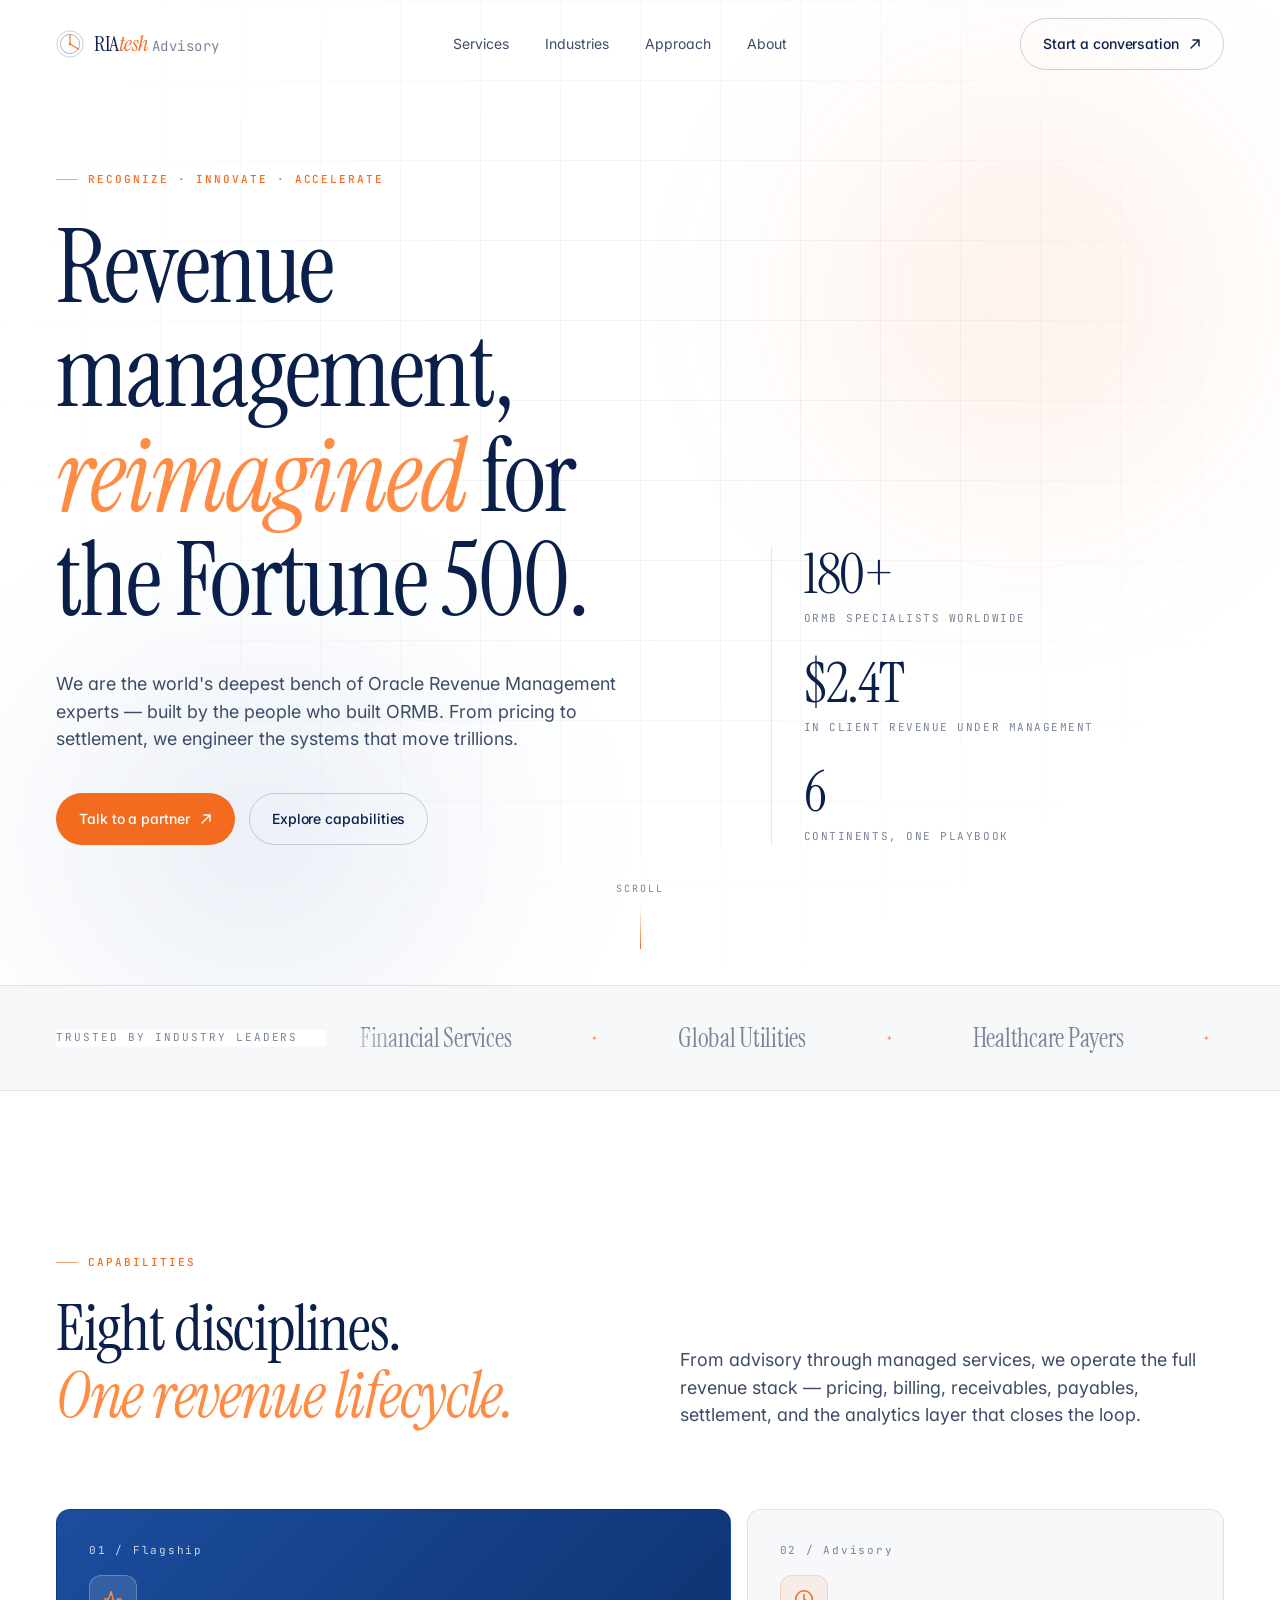
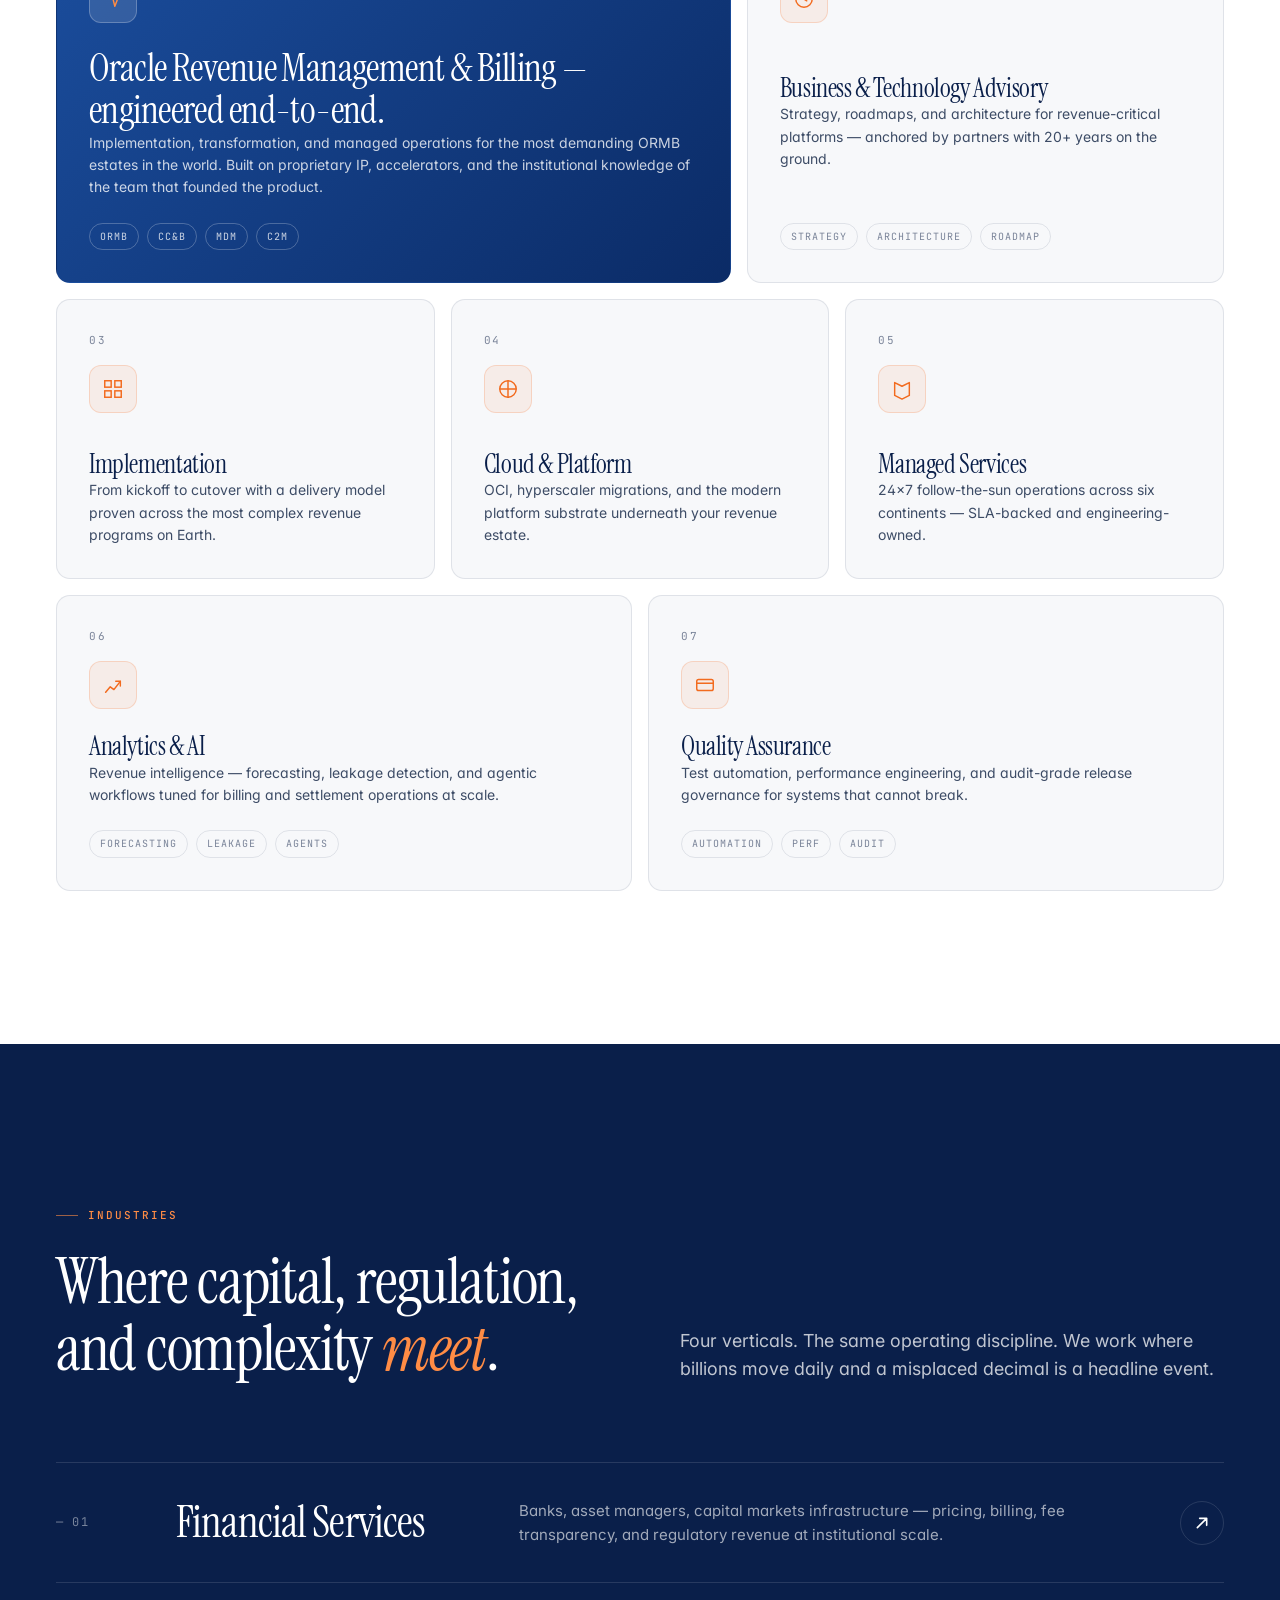
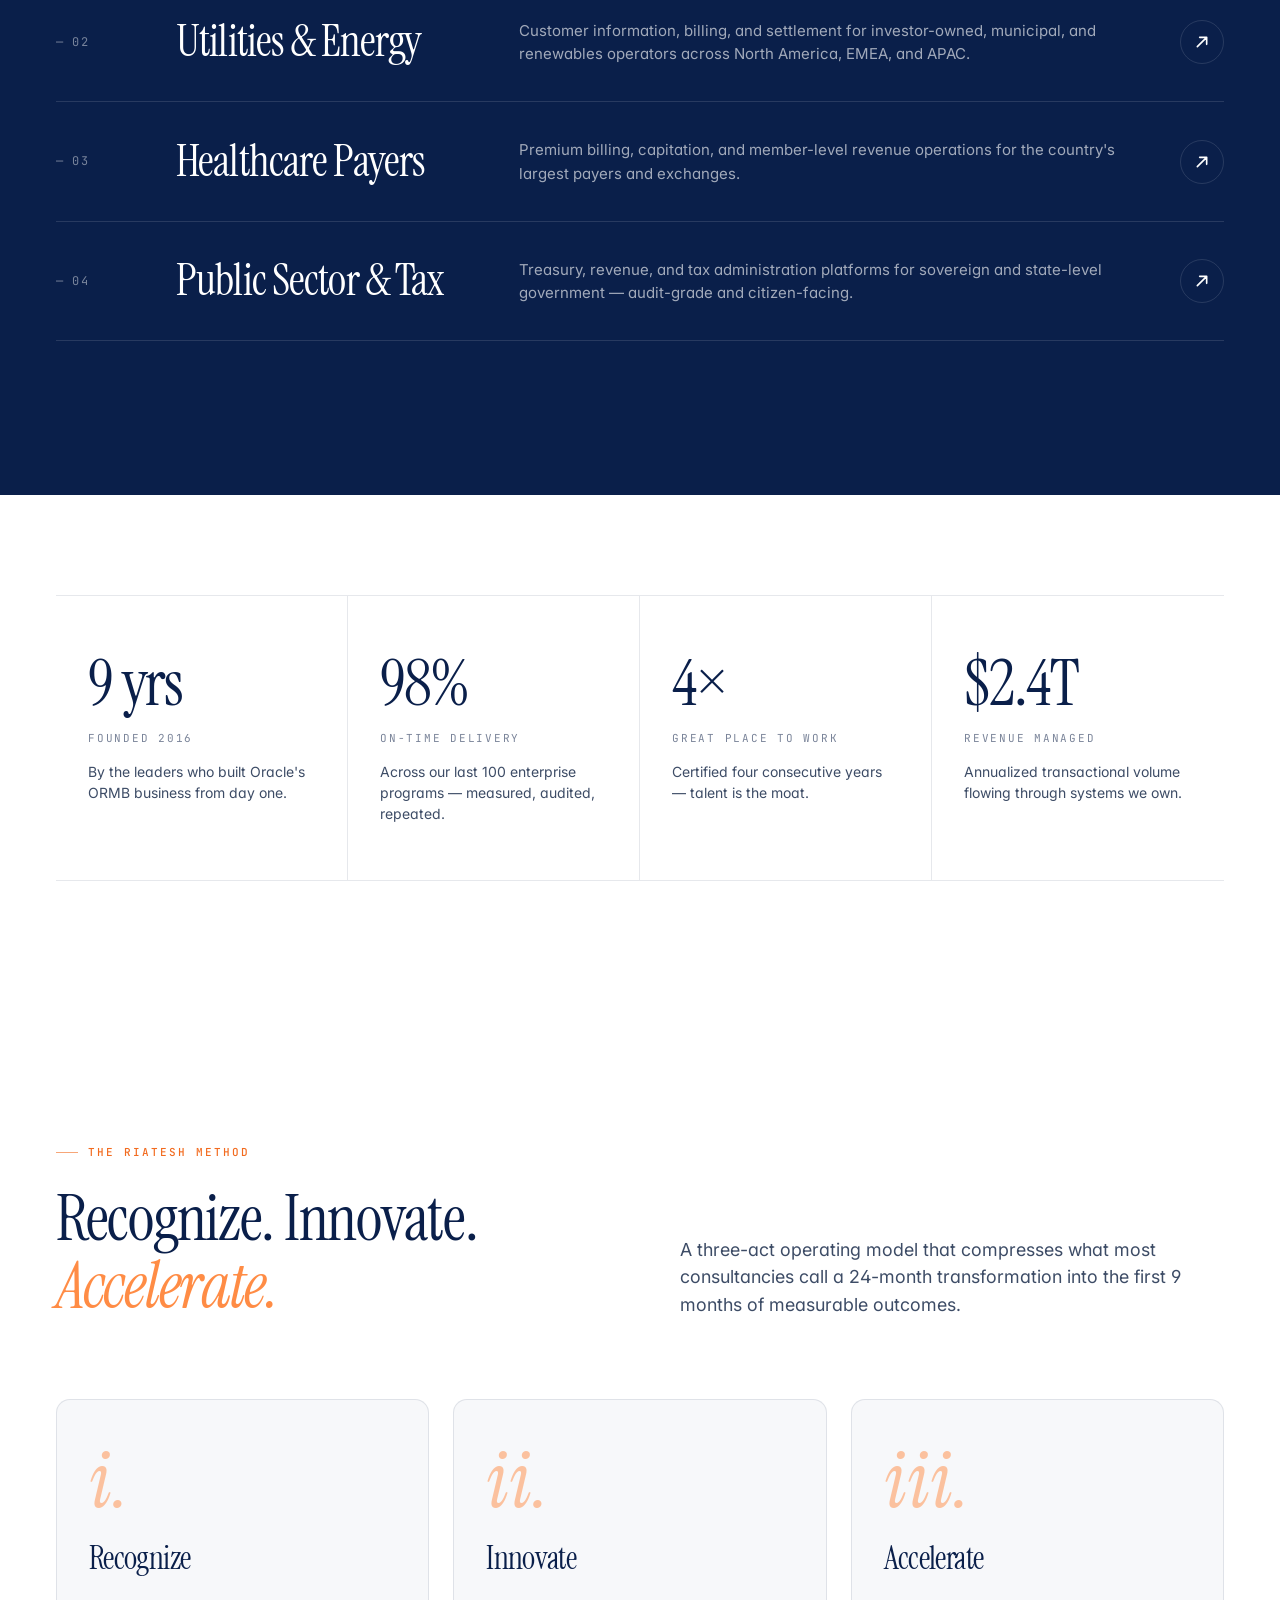
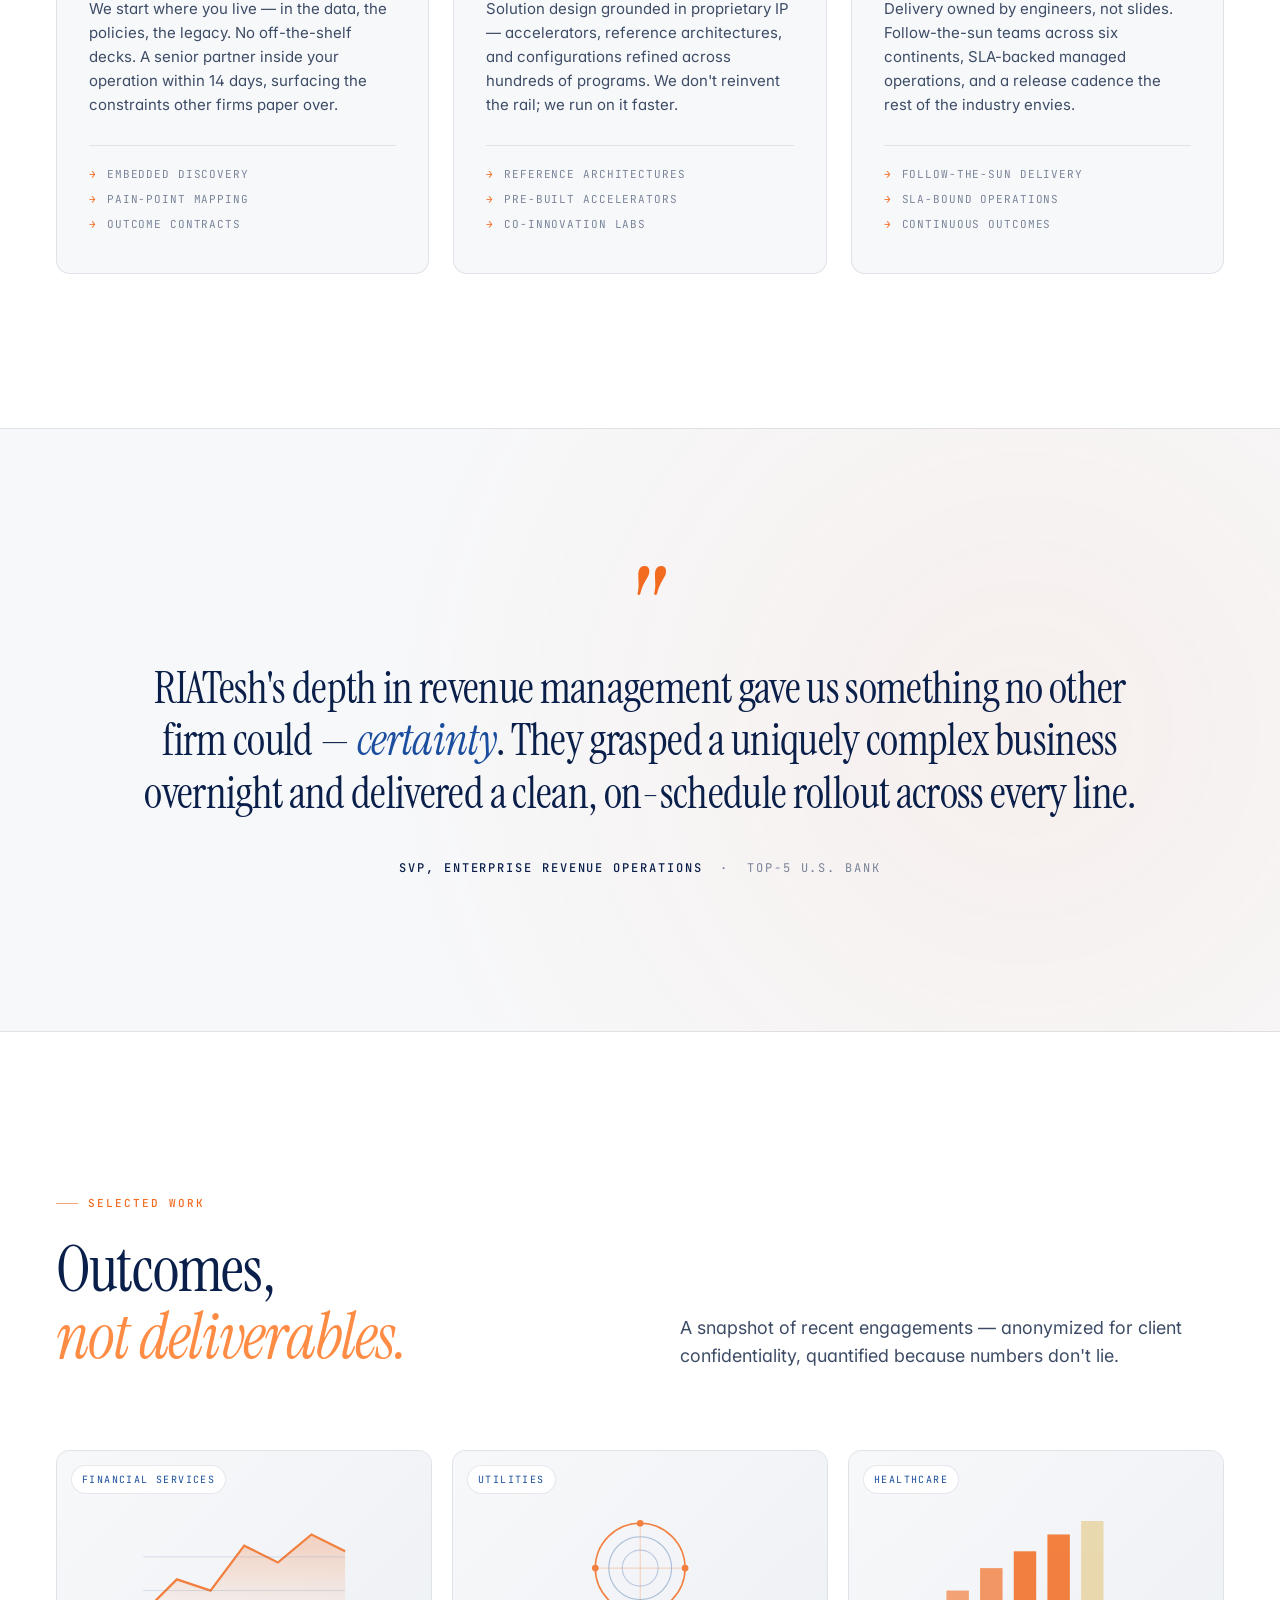
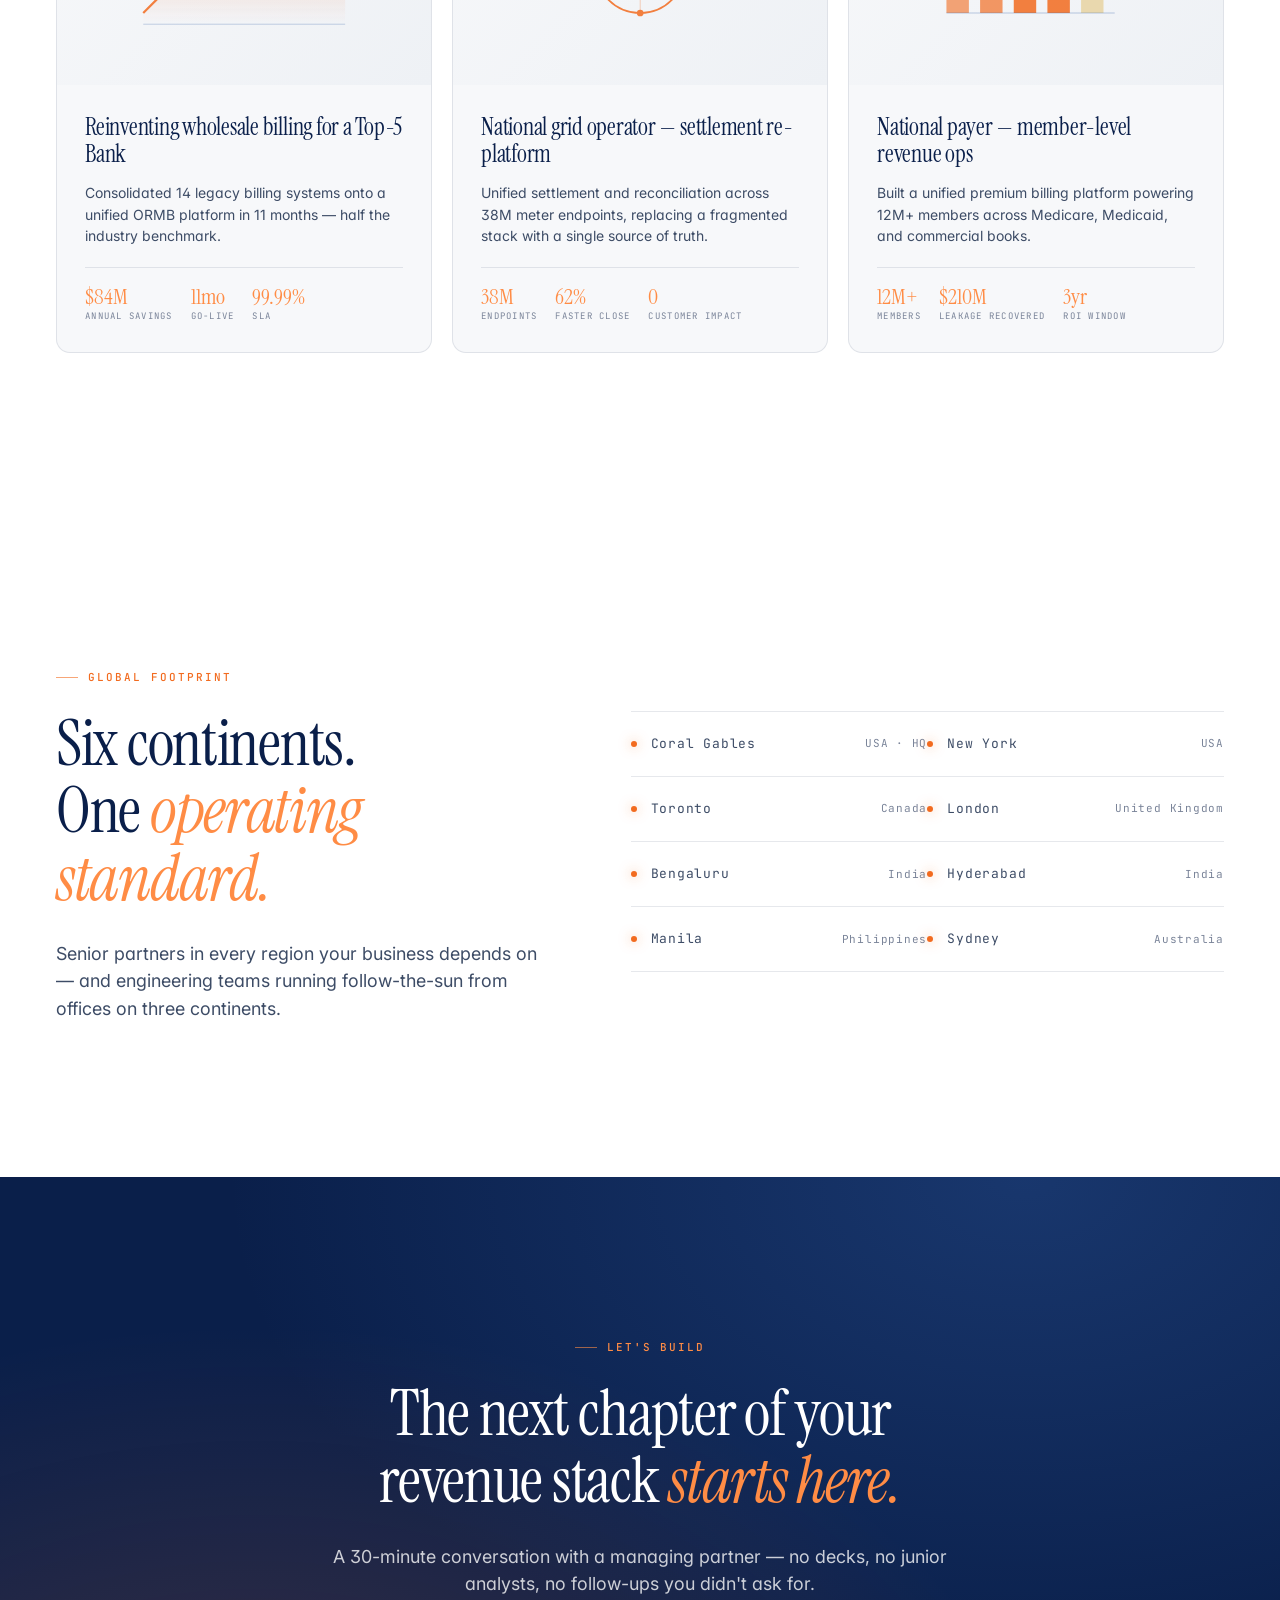
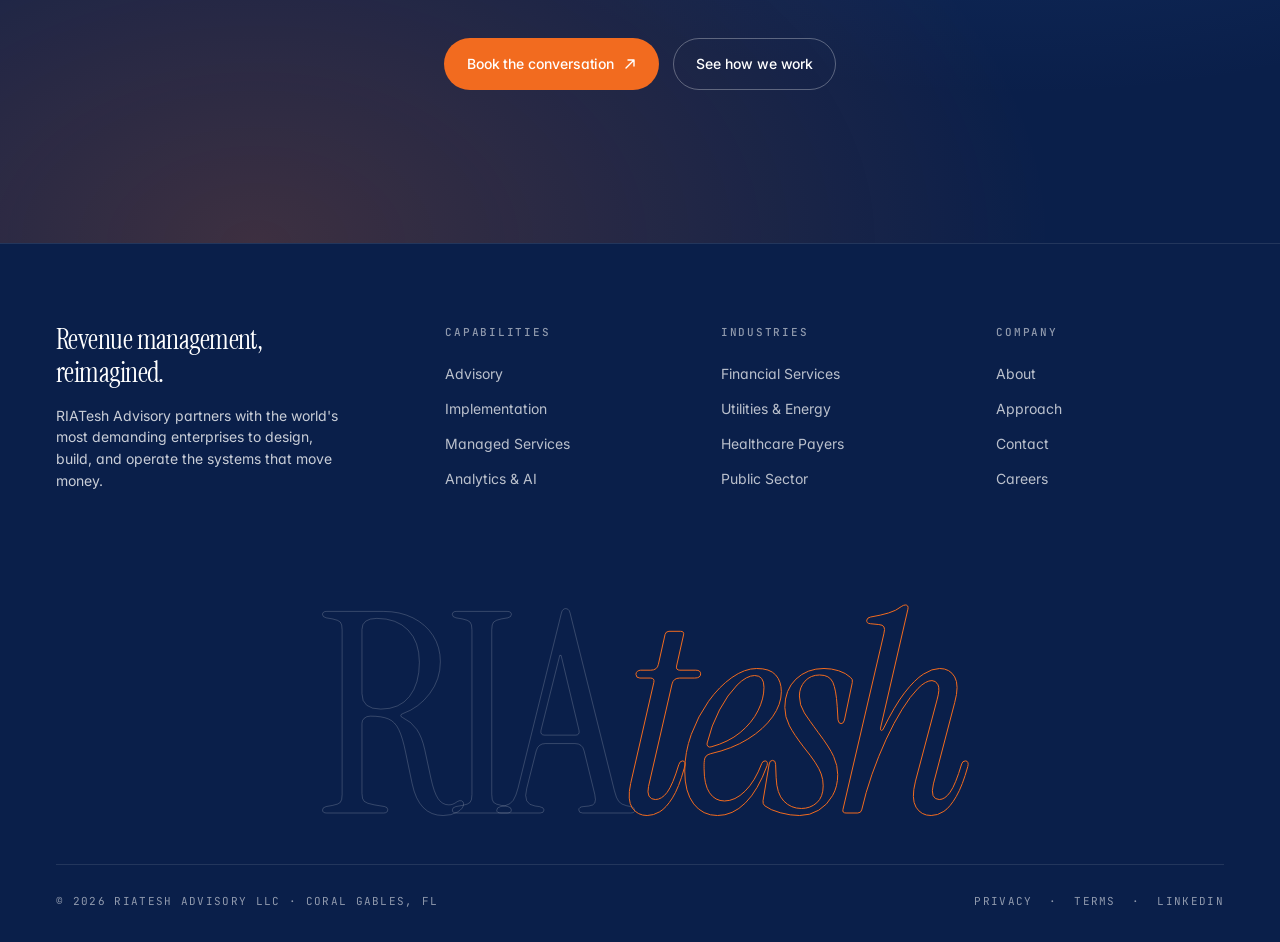
==== commit 3cacf166: "Rebrand to RIATesh Advisory with official RIA blue + orange palette Brand: - Rename "RIA Advisory" →" ====
--- a/index.html
+++ b/index.html
@@ -3,11 +3,11 @@
 <head>
   <meta charset="utf-8" />
   <meta name="viewport" content="width=device-width, initial-scale=1" />
-  <title>RIA Advisory — Revenue management, reimagined.</title>
-  <meta name="description" content="The world's deepest bench of Oracle Revenue Management experts. RIA Advisory partners with Fortune 500 leaders across Financial Services, Utilities, Healthcare, and the Public Sector to recognize, innovate, and accelerate." />
-  <meta property="og:title" content="RIA Advisory — Revenue management, reimagined." />
+  <title>RIATesh Advisory — Revenue management, reimagined.</title>
+  <meta name="description" content="The world's deepest bench of Oracle Revenue Management experts. RIATesh Advisory partners with Fortune 500 leaders across Financial Services, Utilities, Healthcare, and the Public Sector to recognize, innovate, and accelerate." />
+  <meta property="og:title" content="RIATesh Advisory — Revenue management, reimagined." />
   <meta property="og:description" content="The world's deepest bench of Oracle Revenue Management experts." />
-  <meta name="theme-color" content="#0B0D12" />
+  <meta name="theme-color" content="#1B4E9E" />
 
   <link rel="preconnect" href="https://fonts.googleapis.com" />
   <link rel="preconnect" href="https://fonts.gstatic.com" crossorigin />
@@ -26,11 +26,11 @@
           <svg viewBox="0 0 64 64" fill="none" aria-hidden="true">
             <circle cx="32" cy="32" r="30" stroke="currentColor" stroke-width="1.4" opacity="0.35"/>
             <circle cx="32" cy="32" r="22" stroke="currentColor" stroke-width="1.4" opacity="0.55"/>
-            <path d="M32 10 L32 32 L52 44" stroke="#D4B97A" stroke-width="2.4" stroke-linecap="round"/>
-            <circle cx="32" cy="32" r="2.8" fill="#D4B97A"/>
+            <path d="M32 10 L32 32 L52 44" stroke="#F26B1F" stroke-width="2.4" stroke-linecap="round"/>
+            <circle cx="32" cy="32" r="2.8" fill="#F26B1F"/>
           </svg>
         </span>
-        <span class="logo-text">R<em>I</em>A <span style="color: var(--ink-muted); font-size: 14px; letter-spacing: 0.04em; font-family: var(--font-mono); font-style: normal;">Advisory</span></span>
+        <span class="logo-text">RIA<em>tesh</em> <span style="color: var(--ink-muted); font-size: 14px; letter-spacing: 0.04em; font-family: var(--font-mono); font-style: normal;">Advisory</span></span>
       </a>
 
       <nav>
@@ -340,7 +340,7 @@
     <div class="container">
       <div class="section-head">
         <div data-reveal>
-          <div class="eyebrow">The RIA Method</div>
+          <div class="eyebrow">The RIATesh Method</div>
           <h2>Recognize. Innovate.<br/><em>Accelerate.</em></h2>
         </div>
         <p class="lead" data-reveal data-reveal-delay="1">
@@ -393,7 +393,7 @@
       <div class="quote" data-reveal>
         <div class="quote-mark">"</div>
         <blockquote>
-          RIA's depth in revenue management gave us something no other firm could —
+          RIATesh's depth in revenue management gave us something no other firm could —
           <em>certainty</em>. They grasped a uniquely complex business overnight and delivered
           a clean, on-schedule rollout across every line.
         </blockquote>
@@ -424,18 +424,18 @@
           <div class="case-visual">
             <span class="tag">Financial Services</span>
             <svg viewBox="0 0 200 120" fill="none">
-              <path d="M10 100 L40 70 L70 80 L100 40 L130 55 L160 30 L190 45" stroke="#D4B97A" stroke-width="2"/>
+              <path d="M10 100 L40 70 L70 80 L100 40 L130 55 L160 30 L190 45" stroke="#F26B1F" stroke-width="2"/>
               <path d="M10 100 L40 70 L70 80 L100 40 L130 55 L160 30 L190 45 L190 110 L10 110 Z" fill="url(#g1)" opacity="0.3"/>
               <defs>
                 <linearGradient id="g1" x1="0" y1="0" x2="0" y2="1">
-                  <stop offset="0" stop-color="#D4B97A"/>
-                  <stop offset="1" stop-color="#D4B97A" stop-opacity="0"/>
+                  <stop offset="0" stop-color="#F26B1F"/>
+                  <stop offset="1" stop-color="#F26B1F" stop-opacity="0"/>
                 </linearGradient>
               </defs>
               <g opacity="0.5">
-                <line x1="10" y1="110" x2="190" y2="110" stroke="#F5F1EA" stroke-width="0.5"/>
-                <line x1="10" y1="80" x2="190" y2="80" stroke="#F5F1EA" stroke-width="0.3"/>
-                <line x1="10" y1="50" x2="190" y2="50" stroke="#F5F1EA" stroke-width="0.3"/>
+                <line x1="10" y1="110" x2="190" y2="110" stroke="#1B4E9E" stroke-width="0.5"/>
+                <line x1="10" y1="80" x2="190" y2="80" stroke="#1B4E9E" stroke-width="0.3"/>
+                <line x1="10" y1="50" x2="190" y2="50" stroke="#1B4E9E" stroke-width="0.3"/>
               </g>
             </svg>
           </div>
@@ -454,15 +454,15 @@
           <div class="case-visual">
             <span class="tag">Utilities</span>
             <svg viewBox="0 0 200 120" fill="none">
-              <circle cx="100" cy="60" r="40" stroke="#D4B97A" stroke-width="1.4"/>
-              <circle cx="100" cy="60" r="28" stroke="#F5F1EA" stroke-width="1" opacity="0.4"/>
-              <circle cx="100" cy="60" r="16" stroke="#F5F1EA" stroke-width="1" opacity="0.3"/>
-              <circle cx="60" cy="60" r="3" fill="#D4B97A"/>
-              <circle cx="140" cy="60" r="3" fill="#D4B97A"/>
-              <circle cx="100" cy="20" r="3" fill="#D4B97A"/>
-              <circle cx="100" cy="100" r="3" fill="#D4B97A"/>
-              <line x1="60" y1="60" x2="140" y2="60" stroke="#D4B97A" stroke-width="0.6" opacity="0.5"/>
-              <line x1="100" y1="20" x2="100" y2="100" stroke="#D4B97A" stroke-width="0.6" opacity="0.5"/>
+              <circle cx="100" cy="60" r="40" stroke="#F26B1F" stroke-width="1.4"/>
+              <circle cx="100" cy="60" r="28" stroke="#1B4E9E" stroke-width="1" opacity="0.4"/>
+              <circle cx="100" cy="60" r="16" stroke="#1B4E9E" stroke-width="1" opacity="0.3"/>
+              <circle cx="60" cy="60" r="3" fill="#F26B1F"/>
+              <circle cx="140" cy="60" r="3" fill="#F26B1F"/>
+              <circle cx="100" cy="20" r="3" fill="#F26B1F"/>
+              <circle cx="100" cy="100" r="3" fill="#F26B1F"/>
+              <line x1="60" y1="60" x2="140" y2="60" stroke="#F26B1F" stroke-width="0.6" opacity="0.5"/>
+              <line x1="100" y1="20" x2="100" y2="100" stroke="#F26B1F" stroke-width="0.6" opacity="0.5"/>
             </svg>
           </div>
           <div class="case-body">
@@ -480,12 +480,12 @@
           <div class="case-visual">
             <span class="tag">Healthcare</span>
             <svg viewBox="0 0 200 120" fill="none">
-              <rect x="20" y="80" width="20" height="20" fill="#D4B97A" opacity="0.7"/>
-              <rect x="50" y="60" width="20" height="40" fill="#D4B97A" opacity="0.8"/>
-              <rect x="80" y="45" width="20" height="55" fill="#D4B97A"/>
-              <rect x="110" y="30" width="20" height="70" fill="#D4B97A"/>
+              <rect x="20" y="80" width="20" height="20" fill="#F26B1F" opacity="0.7"/>
+              <rect x="50" y="60" width="20" height="40" fill="#F26B1F" opacity="0.8"/>
+              <rect x="80" y="45" width="20" height="55" fill="#F26B1F"/>
+              <rect x="110" y="30" width="20" height="70" fill="#F26B1F"/>
               <rect x="140" y="18" width="20" height="82" fill="#E8D4A2"/>
-              <line x1="20" y1="100" x2="170" y2="100" stroke="#F5F1EA" stroke-width="0.6" opacity="0.5"/>
+              <line x1="20" y1="100" x2="170" y2="100" stroke="#1B4E9E" stroke-width="0.6" opacity="0.5"/>
             </svg>
           </div>
           <div class="case-body">
@@ -562,7 +562,7 @@
       <div class="footer-top">
         <div class="footer-brand">
           <h4>Revenue management, reimagined.</h4>
-          <p>RIA Advisory partners with the world's most demanding enterprises to design, build, and operate the systems that move money.</p>
+          <p>RIATesh Advisory partners with the world's most demanding enterprises to design, build, and operate the systems that move money.</p>
         </div>
         <div class="footer-col">
           <h5>Capabilities</h5>
@@ -593,10 +593,10 @@
         </div>
       </div>
 
-      <div class="brand-mark-lg">R<em>I</em>A</div>
+      <div class="brand-mark-lg">RIA<em>tesh</em></div>
 
       <div class="footer-bottom">
-        <div>© <span id="y">2026</span> RIA Advisory LLC · Coral Gables, FL</div>
+        <div>© <span id="y">2026</span> RIATesh Advisory LLC · Coral Gables, FL</div>
         <div>
           <a href="#">Privacy</a> &nbsp;·&nbsp; <a href="#">Terms</a> &nbsp;·&nbsp; <a href="#">LinkedIn</a>
         </div>
--- a/assets/css/styles.css
+++ b/assets/css/styles.css
@@ -3,27 +3,38 @@
    ============================================================ */
 
 :root {
-  /* Palette */
-  --bg: #0B0D12;
-  --bg-elev: #11141B;
-  --bg-soft: #161A23;
-  --bg-light: #F6F3EC;
-  --bg-light-soft: #EFEBE1;
-  --ink: #F5F1EA;
-  --ink-soft: #C9C5BC;
-  --ink-muted: #8B8E97;
-  --ink-dark: #0B0D12;
-  --line: rgba(245, 241, 234, 0.08);
-  --line-strong: rgba(245, 241, 234, 0.16);
-  --line-light: rgba(11, 13, 18, 0.08);
-
-  /* Accents */
-  --gold: #D4B97A;
-  --gold-soft: #E8D4A2;
-  --gold-deep: #A88A4B;
-  --blue: #6A8BFF;
-  --blue-deep: #3E5BD9;
-  --rust: #C97A4A;
+  /* RIATesh Advisory brand palette — official blue + orange on white */
+  --bg: #FFFFFF;
+  --bg-elev: #F7F8FA;
+  --bg-soft: #EEF1F5;
+  --bg-dark: #0A1F4A;          /* deep brand blue for contrast sections */
+  --bg-dark-soft: #0F2A5F;
+
+  --ink: #0A1F4A;              /* deep brand-blue for text */
+  --ink-soft: #3D4C66;
+  --ink-muted: #7A8499;
+  --ink-on-dark: #FFFFFF;
+  --ink-dark: #FFFFFF;         /* legacy alias — text color on dark surfaces */
+
+  --line: rgba(10, 31, 74, 0.10);
+  --line-strong: rgba(10, 31, 74, 0.20);
+  --line-light: rgba(10, 31, 74, 0.10);
+  --line-on-dark: rgba(255, 255, 255, 0.14);
+  --line-on-dark-strong: rgba(255, 255, 255, 0.26);
+
+  /* Brand accents */
+  --blue: #1B4E9E;             /* RIA primary blue */
+  --blue-soft: #3A6EBF;
+  --blue-deep: #0B2B66;
+  --orange: #F26B1F;           /* RIA accent orange */
+  --orange-soft: #FF8C45;
+  --orange-deep: #C84F00;
+
+  /* Legacy gold aliases now mapped to brand orange so existing rules keep working */
+  --gold: var(--orange);
+  --gold-soft: var(--orange-soft);
+  --gold-deep: var(--orange-deep);
+  --rust: var(--orange-deep);
 
   /* Type */
   --font-serif: "Instrument Serif", "GT Sectra", "New York", Georgia, serif;
@@ -58,6 +69,22 @@
   -moz-osx-font-smoothing: grayscale;
   overflow-x: hidden;
   font-feature-settings: "ss01", "cv11";
+}
+
+p { color: var(--ink-soft); }
+
+/* Helper: any section with .on-dark inverts ink-related vars within scope */
+.on-dark {
+  --bg: var(--bg-dark);
+  --bg-elev: var(--bg-dark-soft);
+  --bg-soft: var(--bg-dark-soft);
+  --ink: var(--ink-on-dark);
+  --ink-soft: rgba(255, 255, 255, 0.78);
+  --ink-muted: rgba(255, 255, 255, 0.55);
+  --line: var(--line-on-dark);
+  --line-strong: var(--line-on-dark-strong);
+  background: var(--bg-dark);
+  color: var(--ink-on-dark);
 }
 
 img, svg { display: block; max-width: 100%; }
@@ -161,22 +188,25 @@
 }
 
 .btn-primary {
-  background: var(--ink);
-  color: var(--ink-dark);
-}
-.btn-primary:hover { background: var(--gold); transform: translateY(-1px); }
+  background: var(--blue);
+  color: #fff;
+}
+.btn-primary:hover { background: var(--blue-deep); transform: translateY(-1px); }
 
 .btn-ghost {
   border-color: var(--line-strong);
   color: var(--ink);
 }
-.btn-ghost:hover { border-color: var(--ink-soft); background: rgba(245,241,234,0.04); }
-
+.btn-ghost:hover { border-color: var(--ink); background: rgba(10,31,74,0.04); }
+
+.on-dark .btn-ghost:hover { background: rgba(255,255,255,0.06); }
+
+/* Primary CTA — brand orange */
 .btn-gold {
-  background: var(--gold);
-  color: var(--ink-dark);
-}
-.btn-gold:hover { background: var(--gold-soft); transform: translateY(-1px); }
+  background: var(--orange);
+  color: #fff;
+}
+.btn-gold:hover { background: var(--orange-deep); transform: translateY(-1px); color: #fff; }
 
 .btn .arrow { transition: transform 0.4s var(--ease); }
 .btn:hover .arrow { transform: translate(3px, -3px); }
@@ -218,9 +248,9 @@
   border-bottom: 1px solid transparent;
 }
 .nav.is-scrolled::before {
-  background: rgba(11, 13, 18, 0.72);
-  backdrop-filter: blur(18px) saturate(180%);
-  -webkit-backdrop-filter: blur(18px) saturate(180%);
+  background: rgba(255, 255, 255, 0.78);
+  backdrop-filter: blur(20px) saturate(180%);
+  -webkit-backdrop-filter: blur(20px) saturate(180%);
   border-bottom-color: var(--line);
 }
 .nav.is-scrolled { padding: 14px 0; }
@@ -361,7 +391,7 @@
   right: -10%;
   width: 60%;
   height: 80%;
-  background: radial-gradient(ellipse at center, rgba(212,185,122,0.18), transparent 60%);
+  background: radial-gradient(ellipse at center, rgba(242, 107, 31, 0.10), transparent 60%);
   filter: blur(60px);
 }
 .hero-bg::after {
@@ -371,7 +401,7 @@
   left: -10%;
   width: 60%;
   height: 70%;
-  background: radial-gradient(ellipse at center, rgba(106,139,255,0.12), transparent 60%);
+  background: radial-gradient(ellipse at center, rgba(27, 78, 158, 0.10), transparent 60%);
   filter: blur(60px);
 }
 
@@ -473,7 +503,7 @@
   padding: 32px 0;
   border-top: 1px solid var(--line);
   border-bottom: 1px solid var(--line);
-  background: rgba(245,241,234,0.015);
+  background: var(--bg-elev);
   overflow: hidden;
   position: relative;
 }
@@ -499,7 +529,7 @@
   transform: translateY(-50%);
   width: 80px;
   height: 100%;
-  background: linear-gradient(to right, var(--bg), transparent);
+  background: linear-gradient(to right, var(--bg-elev), transparent);
 }
 .marquee-track {
   display: flex;
@@ -569,9 +599,10 @@
   gap: 24px;
 }
 .bento-card:hover {
-  border-color: var(--line-strong);
-  background: var(--bg-soft);
+  border-color: var(--blue);
+  background: var(--bg);
   transform: translateY(-2px);
+  box-shadow: 0 12px 40px -16px rgba(10, 31, 74, 0.18);
 }
 .bento-card .num {
   font-family: var(--font-mono);
@@ -612,9 +643,23 @@
 
 .bento-card.feature {
   background:
-    radial-gradient(ellipse at top right, rgba(212,185,122,0.15), transparent 50%),
-    var(--bg-elev);
-}
+    linear-gradient(135deg, var(--blue) 0%, var(--blue-deep) 100%);
+  color: var(--ink-on-dark);
+  border-color: transparent;
+}
+.bento-card.feature .num,
+.bento-card.feature p { color: rgba(255,255,255,0.78); }
+.bento-card.feature h3 { color: #fff; }
+.bento-card.feature .glyph {
+  background: rgba(255,255,255,0.12);
+  border-color: rgba(255,255,255,0.24);
+  color: var(--orange-soft);
+}
+.bento-card.feature .tag {
+  color: rgba(255,255,255,0.78);
+  border-color: rgba(255,255,255,0.24);
+}
+.bento-card.feature:hover { box-shadow: 0 16px 50px -16px rgba(11, 43, 102, 0.5); }
 .bento-card.feature h3 { font-size: clamp(28px, 3vw, 44px); }
 
 @media (max-width: 880px) {
@@ -629,23 +674,32 @@
   border-radius: 12px;
   display: grid;
   place-items: center;
-  background: rgba(212,185,122,0.1);
-  border: 1px solid rgba(212,185,122,0.2);
-  color: var(--gold);
+  background: rgba(242, 107, 31, 0.08);
+  border: 1px solid rgba(242, 107, 31, 0.2);
+  color: var(--orange);
 }
 
 /* ============================================================
    Industries
    ============================================================ */
 
+/* Dark blue contrast section */
 .industries {
-  background: var(--bg-light);
-  color: var(--ink-dark);
-}
-.industries .eyebrow { color: var(--gold-deep); }
-.industries .eyebrow::before { background: var(--gold-deep); }
-.industries p { color: rgba(11,13,18,0.62); }
-.industries h2 em { color: var(--gold-deep); }
+  background: var(--bg-dark);
+  color: var(--ink-on-dark);
+  --bg: var(--bg-dark);
+  --bg-elev: var(--bg-dark-soft);
+  --ink: var(--ink-on-dark);
+  --ink-soft: rgba(255,255,255,0.75);
+  --ink-muted: rgba(255,255,255,0.5);
+  --line: rgba(255,255,255,0.12);
+  --line-strong: rgba(255,255,255,0.24);
+  --line-light: rgba(255,255,255,0.12);
+}
+.industries .eyebrow { color: var(--orange-soft); }
+.industries .eyebrow::before { background: var(--orange-soft); }
+.industries p { color: rgba(255,255,255,0.75); }
+.industries h2 em { color: var(--orange-soft); }
 
 .industry-list {
   border-top: 1px solid var(--line-light);
@@ -668,20 +722,20 @@
   right: -24px;
   top: 0;
   bottom: 0;
-  background: rgba(11,13,18,0.03);
+  background: rgba(255,255,255,0.04);
   border-radius: var(--radius-lg);
   opacity: 0;
   transition: opacity 0.4s var(--ease);
   z-index: -1;
 }
 .industry-row:hover::before { opacity: 1; }
-.industry-row:hover .industry-name { color: var(--gold-deep); }
-.industry-row:hover .arrow-circle { background: var(--ink-dark); color: var(--ink); border-color: var(--ink-dark); }
+.industry-row:hover .industry-name { color: var(--orange-soft); }
+.industry-row:hover .arrow-circle { background: var(--orange); color: #fff; border-color: var(--orange); }
 
 .industry-num {
   font-family: var(--font-mono);
   font-size: 12px;
-  color: rgba(11,13,18,0.4);
+  color: rgba(255,255,255,0.45);
   letter-spacing: 0.1em;
 }
 .industry-name {
@@ -690,8 +744,9 @@
   letter-spacing: -0.02em;
   line-height: 1;
   transition: color 0.4s var(--ease);
-}
-.industry-desc { color: rgba(11,13,18,0.6); font-size: 15px; }
+  color: #fff;
+}
+.industry-desc { color: rgba(255,255,255,0.62); font-size: 15px; }
 .arrow-circle {
   width: 44px;
   height: 44px;
@@ -835,8 +890,10 @@
 
 .quote-section {
   background:
-    radial-gradient(circle at 80% 50%, rgba(212,185,122,0.08), transparent 60%),
-    var(--bg);
+    radial-gradient(circle at 80% 50%, rgba(242,107,31,0.06), transparent 60%),
+    var(--bg-elev);
+  border-top: 1px solid var(--line);
+  border-bottom: 1px solid var(--line);
 }
 
 .quote {
@@ -848,7 +905,7 @@
   font-family: var(--font-serif);
   font-size: 120px;
   line-height: 0.5;
-  color: var(--gold);
+  color: var(--orange);
   font-style: italic;
   margin-bottom: 20px;
 }
@@ -860,7 +917,7 @@
   letter-spacing: -0.015em;
   color: var(--ink);
 }
-.quote blockquote em { font-style: italic; color: var(--gold-soft); }
+.quote blockquote em { font-style: italic; color: var(--blue); }
 .quote-cite {
   margin-top: 40px;
   font-family: var(--font-mono);
@@ -904,11 +961,11 @@
   aspect-ratio: 16/10;
   position: relative;
   overflow: hidden;
-  background: var(--bg-soft);
+  background: linear-gradient(135deg, var(--bg-elev) 0%, var(--bg-soft) 100%);
   display: grid;
   place-items: center;
 }
-.case-visual svg { width: 60%; height: 60%; opacity: 0.55; transition: transform 0.6s var(--ease); }
+.case-visual svg { width: 60%; height: 60%; opacity: 0.85; transition: transform 0.6s var(--ease); }
 .case:hover .case-visual svg { transform: scale(1.05); }
 .case-visual .tag {
   position: absolute;
@@ -918,12 +975,12 @@
   font-size: 10px;
   letter-spacing: 0.14em;
   text-transform: uppercase;
-  background: rgba(11,13,18,0.7);
+  background: rgba(255,255,255,0.92);
   backdrop-filter: blur(8px);
-  border: 1px solid var(--line-strong);
+  border: 1px solid var(--line);
   padding: 6px 10px;
   border-radius: 999px;
-  color: var(--ink-soft);
+  color: var(--blue);
 }
 .case-body { padding: 28px; display: flex; flex-direction: column; gap: 14px; flex: 1; }
 .case-body h3 { font-family: var(--font-serif); font-weight: 400; font-size: 24px; letter-spacing: -0.01em; }
@@ -985,8 +1042,8 @@
 .locations li::before {
   content: "";
   width: 6px; height: 6px; border-radius: 50%;
-  background: var(--gold);
-  box-shadow: 0 0 12px rgba(212,185,122,0.6);
+  background: var(--orange);
+  box-shadow: 0 0 12px rgba(242,107,31,0.55);
   flex-shrink: 0;
 }
 .locations li .country {
@@ -1000,9 +1057,9 @@
   position: relative;
   border-radius: 50%;
   background:
-    radial-gradient(circle at 30% 30%, rgba(212,185,122,0.15), transparent 50%),
-    radial-gradient(circle at 70% 70%, rgba(106,139,255,0.1), transparent 60%),
-    var(--bg-soft);
+    radial-gradient(circle at 30% 30%, rgba(242,107,31,0.10), transparent 50%),
+    radial-gradient(circle at 70% 70%, rgba(27,78,158,0.10), transparent 60%),
+    var(--bg-elev);
   border: 1px solid var(--line-strong);
   overflow: hidden;
   display: grid;
@@ -1013,7 +1070,7 @@
   position: absolute;
   inset: 0;
   background-image:
-    radial-gradient(circle at 1px 1px, rgba(245,241,234,0.12) 1px, transparent 0);
+    radial-gradient(circle at 1px 1px, rgba(10,31,74,0.12) 1px, transparent 0);
   background-size: 14px 14px;
   mask-image: radial-gradient(circle at center, black 30%, transparent 75%);
   -webkit-mask-image: radial-gradient(circle at center, black 30%, transparent 75%);
@@ -1033,14 +1090,30 @@
    CTA
    ============================================================ */
 
-.cta-section { padding: clamp(80px, 12vw, 160px) 0; position: relative; overflow: hidden; }
+.cta-section {
+  padding: clamp(80px, 12vw, 160px) 0;
+  position: relative;
+  overflow: hidden;
+  background: var(--bg-dark);
+  color: var(--ink-on-dark);
+  --ink: var(--ink-on-dark);
+  --ink-soft: rgba(255,255,255,0.78);
+  --ink-muted: rgba(255,255,255,0.55);
+  --line-strong: rgba(255,255,255,0.24);
+}
+.cta-section .eyebrow { color: var(--orange-soft); }
+.cta-section .eyebrow::before { background: var(--orange-soft); }
+.cta-section h2 em { color: var(--orange-soft); }
+.cta-section p { color: rgba(255,255,255,0.78); }
+.cta-section .btn-ghost { color: #fff; border-color: rgba(255,255,255,0.30); }
+.cta-section .btn-ghost:hover { background: rgba(255,255,255,0.08); border-color: rgba(255,255,255,0.6); }
 .cta-section::before {
   content: "";
   position: absolute;
   inset: 0;
   background:
-    radial-gradient(ellipse at 20% 100%, rgba(212,185,122,0.2), transparent 50%),
-    radial-gradient(ellipse at 80% 0%, rgba(106,139,255,0.12), transparent 50%);
+    radial-gradient(ellipse at 20% 100%, rgba(242,107,31,0.22), transparent 55%),
+    radial-gradient(ellipse at 80% 0%, rgba(58,110,191,0.30), transparent 55%);
   pointer-events: none;
 }
 .cta-inner {
@@ -1058,12 +1131,23 @@
    ============================================================ */
 
 .footer {
-  border-top: 1px solid var(--line);
+  border-top: 1px solid rgba(255,255,255,0.10);
   padding-top: 80px;
   padding-bottom: 32px;
-  background: var(--bg);
-  position: relative;
-}
+  background: var(--bg-dark);
+  color: var(--ink-on-dark);
+  position: relative;
+  --ink: var(--ink-on-dark);
+  --ink-soft: rgba(255,255,255,0.78);
+  --ink-muted: rgba(255,255,255,0.55);
+  --line: rgba(255,255,255,0.10);
+  --line-strong: rgba(255,255,255,0.24);
+}
+.footer h4, .footer h5 { color: #fff; }
+.footer .footer-col a { color: rgba(255,255,255,0.72); }
+.footer .footer-col a:hover { color: var(--orange-soft); }
+.footer .footer-bottom a { color: rgba(255,255,255,0.55); }
+.footer .footer-bottom a:hover { color: #fff; }
 
 .footer-top {
   display: grid;
@@ -1125,13 +1209,13 @@
   line-height: 0.9;
   letter-spacing: -0.04em;
   color: transparent;
-  -webkit-text-stroke: 1px var(--line-strong);
+  -webkit-text-stroke: 1px rgba(255,255,255,0.18);
   text-align: center;
   padding: 40px 0 20px;
   user-select: none;
   pointer-events: none;
 }
-.brand-mark-lg em { font-style: italic; -webkit-text-stroke-color: var(--gold-deep); }
+.brand-mark-lg em { font-style: italic; -webkit-text-stroke-color: var(--orange); }
 
 /* ============================================================
    Inner page header (sub-hero)
@@ -1143,12 +1227,15 @@
   position: relative;
   overflow: hidden;
   border-bottom: 1px solid var(--line);
+  background: var(--bg-elev);
 }
 .page-hero::before {
   content: "";
   position: absolute;
   inset: 0;
-  background: radial-gradient(ellipse at 50% 100%, rgba(212,185,122,0.12), transparent 60%);
+  background:
+    radial-gradient(ellipse at 0% 100%, rgba(27,78,158,0.10), transparent 50%),
+    radial-gradient(ellipse at 100% 0%, rgba(242,107,31,0.08), transparent 50%);
 }
 .page-hero-inner { position: relative; }
 .page-hero .breadcrumb {
@@ -1171,7 +1258,7 @@
   max-width: 16ch;
   margin-bottom: 28px;
 }
-.page-hero h1 em { font-style: italic; color: var(--gold-soft); }
+.page-hero h1 em { font-style: italic; color: var(--orange); }
 .page-hero .lead { max-width: 62ch; font-size: clamp(17px, 1.4vw, 21px); }
 
 /* ============================================================
@@ -1271,17 +1358,18 @@
   color: var(--ink-muted);
 }
 .field input, .field textarea, .field select {
-  background: var(--bg);
+  background: #fff;
   border: 1px solid var(--line);
   border-radius: 8px;
   padding: 14px 16px;
   color: var(--ink);
   font: inherit;
-  transition: border-color 0.3s var(--ease);
+  transition: border-color 0.3s var(--ease), box-shadow 0.3s var(--ease);
 }
 .field input:focus, .field textarea:focus, .field select:focus {
   outline: none;
-  border-color: var(--gold);
+  border-color: var(--blue);
+  box-shadow: 0 0 0 3px rgba(27,78,158,0.12);
 }
 .field textarea { resize: vertical; min-height: 120px; }
 
@@ -1308,7 +1396,7 @@
 .team-portrait {
   aspect-ratio: 4/5;
   position: relative;
-  background: linear-gradient(180deg, var(--bg-soft), var(--bg));
+  background: linear-gradient(160deg, var(--blue) 0%, var(--blue-deep) 100%);
   overflow: hidden;
   display: grid;
   place-items: center;
@@ -1317,15 +1405,17 @@
   font-family: var(--font-serif);
   font-size: 80px;
   font-style: italic;
-  color: var(--gold-soft);
-  opacity: 0.6;
+  color: #fff;
+  opacity: 0.85;
+  position: relative;
+  z-index: 2;
 }
 .team-portrait::before {
   content: "";
   position: absolute;
   inset: 0;
   background:
-    radial-gradient(ellipse at 50% 30%, rgba(212,185,122,0.15), transparent 60%);
+    radial-gradient(ellipse at 70% 30%, rgba(242,107,31,0.35), transparent 60%);
 }
 .team-meta { padding: 24px; }
 .team-meta h3 { font-family: var(--font-serif); font-weight: 400; font-size: 22px; }
@@ -1375,3 +1465,208 @@
     transition-duration: 0.01ms !important;
   }
 }
+
+/* ============================================================
+   Mobile pass — phones (≤ 720px) and tight phones (≤ 480px)
+   ============================================================ */
+
+html, body { overflow-x: hidden; max-width: 100vw; }
+
+@media (max-width: 720px) {
+  :root { --gutter: 20px; }
+
+  body { font-size: 15px; }
+
+  /* Type scale */
+  .display { font-size: clamp(40px, 11vw, 56px) !important; line-height: 1.04; letter-spacing: -0.02em; }
+  h2 { font-size: clamp(28px, 7.5vw, 38px) !important; line-height: 1.08; }
+  .lead { font-size: 15.5px; line-height: 1.55; }
+  .eyebrow { font-size: 10px; letter-spacing: 0.16em; }
+  .eyebrow::before { width: 16px; }
+
+  /* Section spacing */
+  .section { padding: 64px 0; }
+  .section-sm { padding: 48px 0; }
+  .section-head { gap: 18px; margin-bottom: 32px; }
+  .container { padding-left: var(--gutter); padding-right: var(--gutter); }
+
+  /* Nav */
+  .nav { padding: 12px 0; }
+  .nav.is-scrolled { padding: 10px 0; }
+  .logo { font-size: 19px; }
+  .logo-mark { width: 24px; height: 24px; }
+  .logo-text span { display: none; }
+  .nav-cta .btn { display: none; }
+
+  /* Mobile menu */
+  .mobile-menu { padding: 90px var(--gutter) 32px; }
+  .mobile-menu a { font-size: 30px; padding: 14px 0; }
+
+  /* Hero */
+  .hero {
+    min-height: 0;
+    padding-top: 110px;
+    padding-bottom: 64px;
+  }
+  .hero-content { grid-template-columns: 1fr; gap: 36px; align-items: start; }
+  .hero-headline .eyebrow { margin-bottom: 18px; }
+  .hero-headline .display { margin-bottom: 22px; }
+  .hero-headline .lead { margin-bottom: 28px; }
+  .hero-actions { gap: 10px; }
+  .hero-actions .btn { padding: 12px 18px; font-size: 13px; }
+
+  /* Hero side: horizontal 3-up, smaller numbers */
+  .hero-side {
+    border-left: 0;
+    padding-left: 0;
+    border-top: 1px solid var(--line);
+    padding-top: 28px;
+    flex-direction: row;
+    gap: 0;
+    justify-content: space-between;
+  }
+  .hero-stat { flex: 1; padding-right: 12px; border-right: 1px solid var(--line); }
+  .hero-stat:last-child { border-right: 0; padding-right: 0; }
+  .hero-stat:nth-child(n+2) { padding-left: 12px; }
+  .hero-stat .num { font-size: 32px; }
+  .hero-stat .label { font-size: 9px; letter-spacing: 0.1em; margin-top: 6px; }
+
+  .scroll-indicator { display: none; }
+  .grid-overlay { background-size: 48px 48px; opacity: 0.35; }
+
+  /* Marquee */
+  .marquee { padding: 20px 0; }
+  .marquee-label { display: none; }
+  .marquee-track { padding-left: 0; gap: 48px; }
+  .marquee-item { font-size: 18px; gap: 48px; }
+
+  /* Bento */
+  .bento { gap: 12px; }
+  .bento-card { min-height: 0; padding: 24px; gap: 18px; }
+  .bento-card.feature h3 { font-size: 26px; }
+  .bento-card h3 { font-size: 22px; }
+  .bento-card p { font-size: 14px; }
+  .glyph { width: 40px; height: 40px; border-radius: 10px; }
+
+  /* Industries */
+  .industry-row {
+    grid-template-columns: 32px 1fr 36px;
+    gap: 14px;
+    padding: 24px 0;
+  }
+  .industry-desc { display: none; }
+  .industry-name { font-size: 26px; letter-spacing: -0.015em; }
+  .industry-num { font-size: 10px; }
+  .arrow-circle { width: 36px; height: 36px; }
+
+  /* Stats — single column on phone */
+  .stats { grid-template-columns: 1fr !important; }
+  .stat {
+    border-right: 0 !important;
+    border-bottom: 1px solid var(--line);
+    padding: 28px 0;
+    gap: 8px;
+  }
+  .stat:last-child { border-bottom: 0; }
+  .stat .v { font-size: 44px; }
+  .stat .l { font-size: 10px; }
+  .stat .d { font-size: 13px; }
+
+  /* Approach */
+  .approach-grid { gap: 14px; }
+  .approach-card { min-height: 0; padding: 28px 22px; gap: 14px; }
+  .approach-card .num { font-size: 56px; }
+  .approach-card h3 { font-size: 26px; }
+  .approach-card p { font-size: 14px; }
+
+  /* Quote */
+  .quote-mark { font-size: 80px; margin-bottom: 10px; }
+  .quote blockquote { font-size: 24px; line-height: 1.25; }
+  .quote-cite { margin-top: 24px; font-size: 11px; }
+
+  /* Cases */
+  .cases { gap: 14px; }
+  .case-body { padding: 22px; gap: 12px; }
+  .case-body h3 { font-size: 21px; }
+  .case-meta { flex-wrap: wrap; gap: 12px; padding-top: 14px; }
+  .case-meta .metric { flex: 1 0 auto; min-width: 70px; }
+  .case-meta .metric .v { font-size: 19px; }
+
+  /* Global section */
+  .globe-section { grid-template-columns: 1fr; gap: 32px; }
+  .globe-visual { display: none; }
+  .locations { grid-template-columns: 1fr; }
+  .locations li { padding: 16px 0; }
+
+  /* CTA */
+  .cta-section { padding: 72px 0; }
+  .cta-actions { flex-direction: column; align-items: stretch; gap: 10px; }
+  .cta-actions .btn { justify-content: center; }
+
+  /* Footer */
+  .footer { padding-top: 56px; }
+  .footer-top { grid-template-columns: 1fr 1fr; gap: 28px 24px; padding-bottom: 36px; }
+  .footer-brand { grid-column: span 2; }
+  .footer-brand h4 { font-size: 22px; }
+  .footer-col h5 { margin-bottom: 14px; }
+  .brand-mark-lg { font-size: 30vw; padding: 12px 0 8px; }
+  .footer-bottom { font-size: 10px; flex-direction: column; align-items: flex-start; gap: 8px; }
+
+  /* Inner page hero */
+  .page-hero { padding-top: 120px; padding-bottom: 56px; }
+  .page-hero h1 { font-size: clamp(36px, 11vw, 52px) !important; line-height: 1.04; margin-bottom: 18px; }
+  .page-hero .breadcrumb { margin-bottom: 18px; font-size: 10px; }
+  .page-hero .lead { font-size: 16px; }
+
+  /* Service blocks */
+  .service-block { grid-template-columns: 1fr; gap: 14px; padding: 36px 0; }
+  .service-block h2 { font-size: 28px !important; }
+  .service-block .label { font-size: 10px; }
+  .service-block .right { gap: 16px; }
+  .service-block .right p { font-size: 15px; }
+  .service-block .pill { font-size: 12px; padding: 6px 11px; }
+
+  /* Team */
+  .team-grid { grid-template-columns: 1fr 1fr; gap: 12px; }
+  .team-portrait .initials { font-size: 60px; }
+  .team-meta { padding: 18px; }
+  .team-meta h3 { font-size: 18px; }
+  .team-meta .role { font-size: 10px; }
+
+  /* Contact form */
+  .contact-grid { grid-template-columns: 1fr; gap: 32px; }
+  .form { padding: 22px; gap: 16px; border-radius: 10px; }
+  .form-row { grid-template-columns: 1fr; gap: 14px; }
+  .field input, .field textarea, .field select { padding: 12px 14px; font-size: 16px; }
+  .contact-info .block .v { font-size: 19px; }
+
+  /* Buttons full-width-feeling on small phones */
+  .btn { padding: 13px 18px; font-size: 13px; }
+}
+
+@media (max-width: 420px) {
+  :root { --gutter: 16px; }
+
+  .display { font-size: 38px !important; }
+  h2 { font-size: 26px !important; }
+  .page-hero h1 { font-size: 36px !important; }
+
+  .hero-stat .num { font-size: 26px; }
+  .hero-stat .label { font-size: 8.5px; }
+
+  .industry-name { font-size: 22px; }
+  .approach-card h3 { font-size: 22px; }
+  .stat .v { font-size: 36px; }
+
+  .marquee-item { font-size: 16px; gap: 36px; }
+  .marquee-track { gap: 36px; }
+
+  .footer-top { grid-template-columns: 1fr; }
+  .footer-brand { grid-column: span 1; }
+
+  .case-meta { gap: 10px; }
+  .case-meta .metric .v { font-size: 17px; }
+  .case-meta .metric .l { font-size: 8.5px; }
+
+  .team-grid { grid-template-columns: 1fr; }
+}
